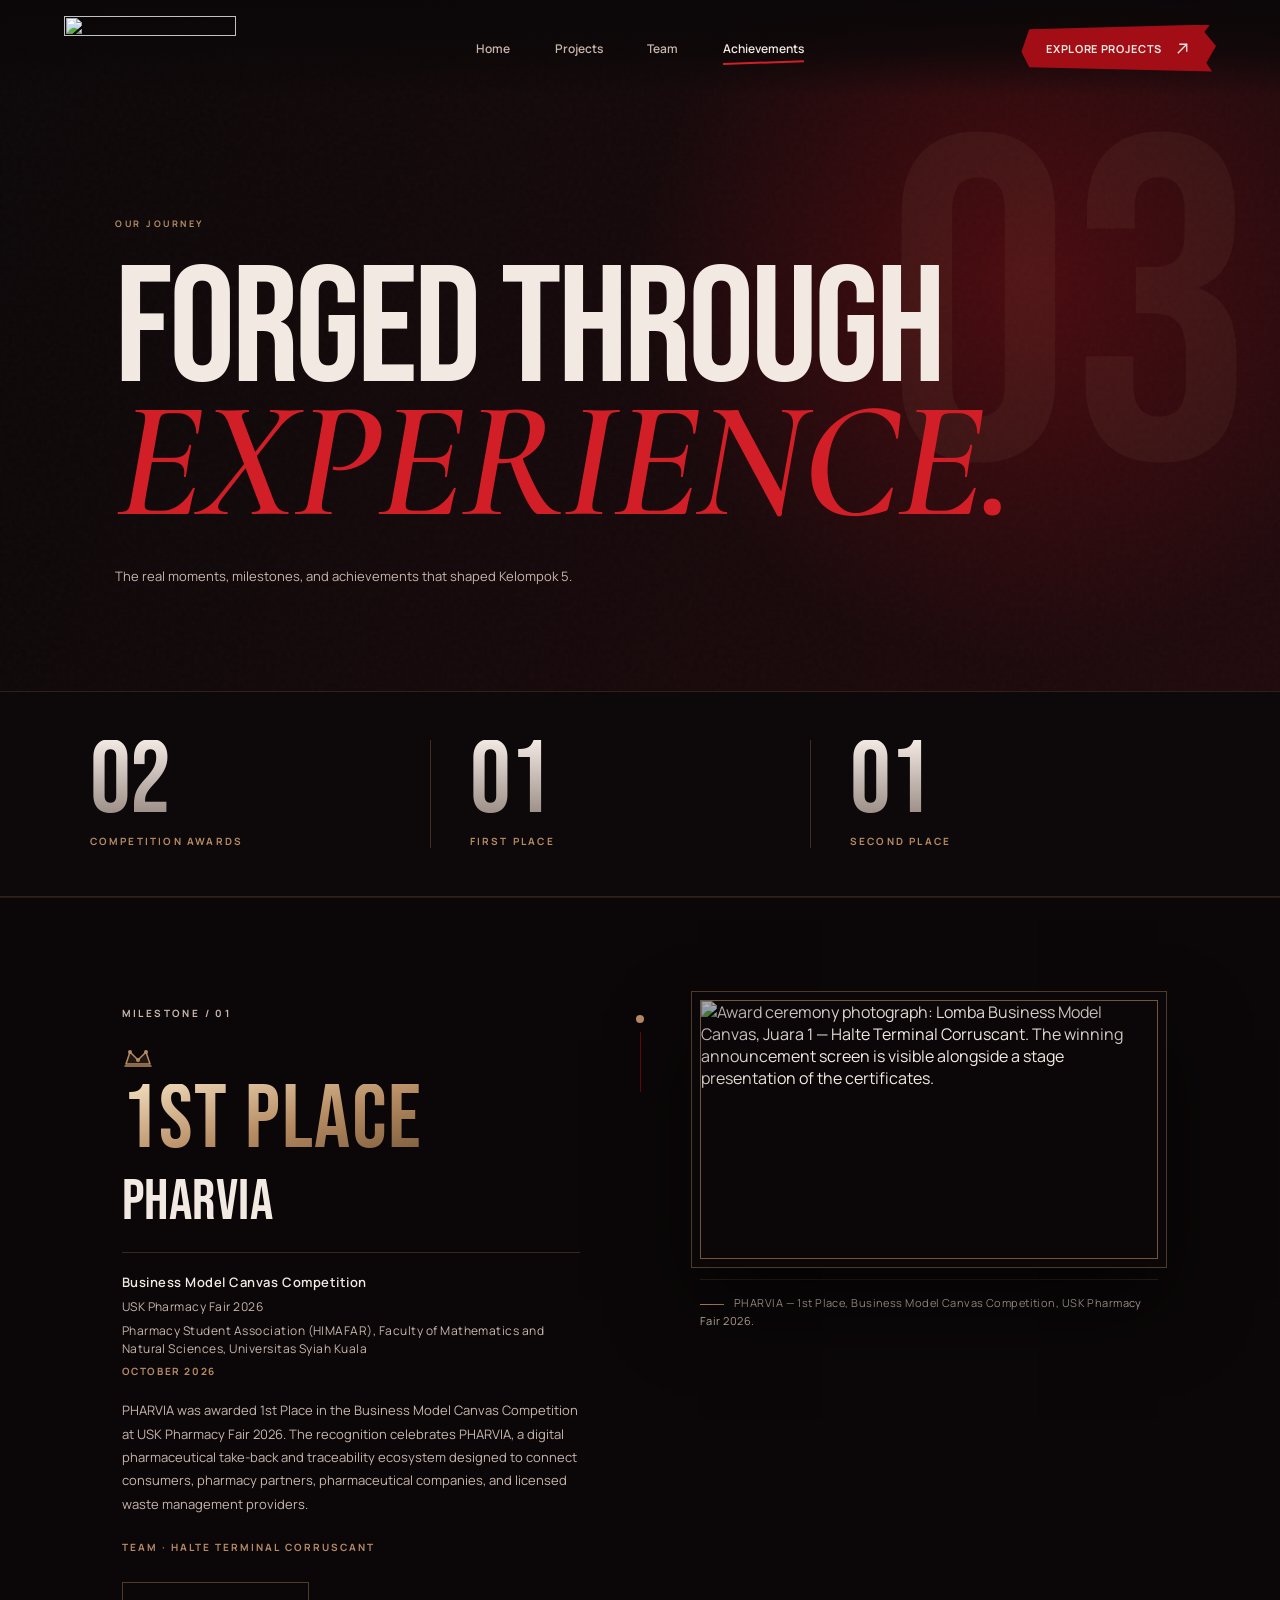
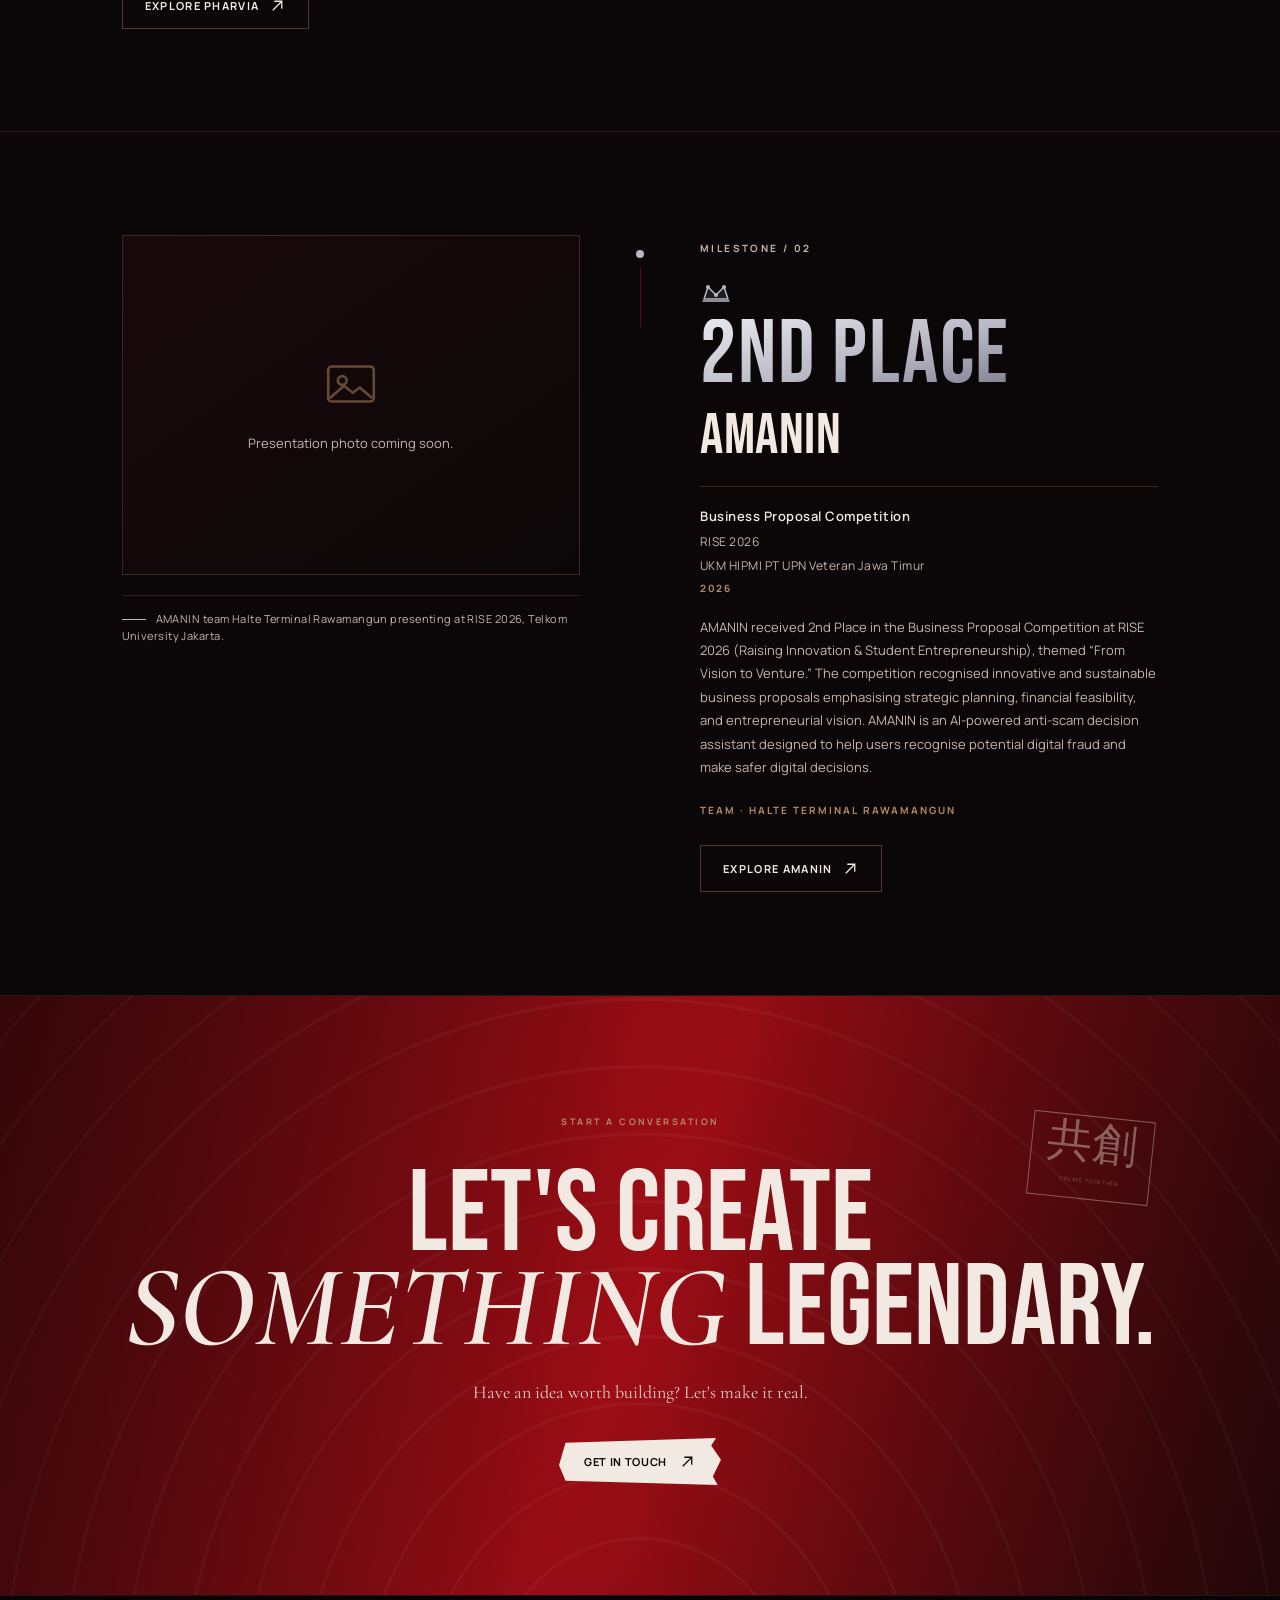
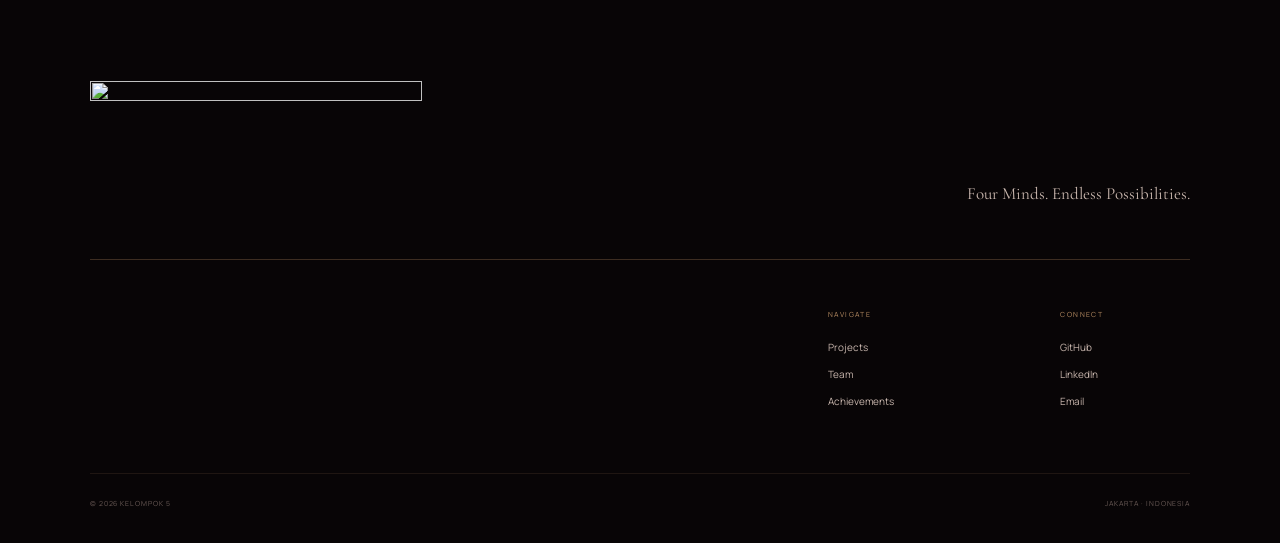
==== achievements.html @ 31f5eb93 "feat: add Achievements page prototype (RVN-67)" ====
<!doctype html>
<html lang="en">
  <head>
    <meta charset="UTF-8" />
    <meta name="viewport" content="width=device-width, initial-scale=1.0" />
    <title>Achievements | KELOMPOK 5 Portfolio</title>
    <meta
      name="description"
      content="The real moments, milestones, and achievements that shaped Kelompok 5."
    />
    <link rel="icon" type="image/svg+xml" href="/favicon.svg" />
    <link rel="stylesheet" href="/css/style.css" />
    <link rel="stylesheet" href="/css/projects.css" />
    <link rel="stylesheet" href="/css/achievements.css" />
  </head>
  <body>
    <div class="app">
      <header class="site-header">
        <a class="brand-link" href="/" aria-label="Kelompok 5 — Home">
          <img
            class="brand-logo brand-logo--nav"
            src="/assets/branding/kelompok5-logo.webp"
            width="1779"
            height="656"
            alt=""
            decoding="async"
          />
        </a>
        <button class="menu-button" id="menuButton" aria-expanded="false" aria-label="Toggle navigation">
          <span></span>
          <span></span>
        </button>
        <nav class="nav" id="siteNav" aria-label="Primary navigation">
          <a href="/#top">Home</a>
          <a href="/projects.html">Projects</a>
          <a href="/#minds-preview">Team</a>
          <a class="active" href="/achievements.html">Achievements</a>
        </nav>
        <a class="brush-button header-cta" href="/projects.html">
          Explore projects
          <svg aria-hidden="true" class="arrow-icon" viewBox="0 0 20 20" fill="none">
            <path d="M5 15 15 5M7 5h8v8" />
          </svg>
        </a>
      </header>

      <section class="inner-hero">
        <span class="inner-hero__index">03</span>
        <span class="eyebrow">OUR JOURNEY</span>
        <h1>FORGED THROUGH<br /><em>EXPERIENCE.</em></h1>
        <p>The real moments, milestones, and achievements that shaped Kelompok 5.</p>
      </section>

      <div class="ach-summary">
        <div class="ach-summary__stat reveal">
          <strong>02</strong>
          <span>Competition Awards</span>
        </div>
        <div class="ach-summary__divider" aria-hidden="true"></div>
        <div class="ach-summary__stat reveal" style="transition-delay: 80ms">
          <strong>01</strong>
          <span>First Place</span>
        </div>
        <div class="ach-summary__divider" aria-hidden="true"></div>
        <div class="ach-summary__stat reveal" style="transition-delay: 160ms">
          <strong>01</strong>
          <span>Second Place</span>
        </div>
      </div>

      <main class="ach-timeline">
        <article class="ach-entry ach-entry--gold">
          <div class="ach-entry__text reveal">
            <span class="ach-entry__milestone">MILESTONE / 01</span>
            <div class="ach-entry__rank">
              <svg class="ach-entry__crown" viewBox="0 0 32 32" fill="none" aria-hidden="true">
                <path d="M4 22 8 10l8 8 8-8 4 12H4z" stroke="#b58b62" stroke-width="1.5" stroke-linejoin="round" fill="#b58b6220" />
                <path d="M3 24h26" stroke="#b58b62" stroke-width="1.5" stroke-linecap="round" />
                <circle cx="8" cy="10" r="2" fill="#b58b62" />
                <circle cx="16" cy="18" r="2" fill="#b58b62" />
                <circle cx="24" cy="10" r="2" fill="#b58b62" />
              </svg>
              <strong>1ST PLACE</strong>
            </div>
            <h2 class="ach-entry__title">PHARVIA</h2>
            <div class="ach-entry__meta">
              <span>Business Model Canvas Competition</span>
              <span>USK Pharmacy Fair 2026</span>
              <span>Pharmacy Student Association (HIMAFAR), Faculty of Mathematics and Natural Sciences, Universitas Syiah Kuala</span>
              <span>October 2026</span>
            </div>
            <p class="ach-entry__desc">
              PHARVIA was awarded 1st Place in the Business Model Canvas Competition at USK Pharmacy Fair 2026. The
              recognition celebrates PHARVIA, a digital pharmaceutical take-back and traceability ecosystem designed to
              connect consumers, pharmacy partners, pharmaceutical companies, and licensed waste management providers.
            </p>
            <p class="ach-entry__team">Team · Halte Terminal Corruscant</p>
            <a class="ach-entry__cta" href="/pharvia.html">
              Explore PHARVIA
              <svg aria-hidden="true" class="arrow-icon" viewBox="0 0 20 20" fill="none"><path d="M5 15 15 5M7 5h8v8" /></svg>
            </a>
          </div>
          <div class="ach-spine" aria-hidden="true">
            <span class="ach-spine__dot"></span>
            <span class="ach-spine__line"></span>
          </div>
          <figure class="ach-entry__photo">
            <div class="ach-frame reveal ach-mask">
              <img
                width="1600"
                height="900"
                alt="Award ceremony photograph: Lomba Business Model Canvas, Juara 1 — Halte Terminal Corruscant. The winning announcement screen is visible alongside a stage presentation of the certificates."
                loading="lazy"
                decoding="async"
                src="/assets/projects/pharvia/pharvia-award.jpg"
              />
            </div>
            <figcaption>PHARVIA — 1st Place, Business Model Canvas Competition, USK Pharmacy Fair 2026.</figcaption>
          </figure>
        </article>

        <article class="ach-entry ach-entry--silver ach-entry--flip">
          <div class="ach-entry__text reveal">
            <span class="ach-entry__milestone">MILESTONE / 02</span>
            <div class="ach-entry__rank">
              <svg class="ach-entry__crown" viewBox="0 0 32 32" fill="none" aria-hidden="true">
                <path d="M4 22 8 10l8 8 8-8 4 12H4z" stroke="#b8b8c5" stroke-width="1.5" stroke-linejoin="round" fill="#b8b8c520" />
                <path d="M3 24h26" stroke="#b8b8c5" stroke-width="1.5" stroke-linecap="round" />
                <circle cx="8" cy="10" r="2" fill="#b8b8c5" />
                <circle cx="16" cy="18" r="2" fill="#b8b8c5" />
                <circle cx="24" cy="10" r="2" fill="#b8b8c5" />
              </svg>
              <strong>2ND PLACE</strong>
            </div>
            <h2 class="ach-entry__title">AMANIN</h2>
            <div class="ach-entry__meta">
              <span>Business Proposal Competition</span>
              <span>RISE 2026</span>
              <span>UKM HIPMI PT UPN Veteran Jawa Timur</span>
              <span>2026</span>
            </div>
            <p class="ach-entry__desc">
              AMANIN received 2nd Place in the Business Proposal Competition at RISE 2026 (Raising Innovation &amp;
              Student Entrepreneurship), themed “From Vision to Venture.” The competition recognised innovative and
              sustainable business proposals emphasising strategic planning, financial feasibility, and entrepreneurial
              vision. AMANIN is an AI-powered anti-scam decision assistant designed to help users recognise potential
              digital fraud and make safer digital decisions.
            </p>
            <p class="ach-entry__team">Team · Halte Terminal Rawamangun</p>
            <a class="ach-entry__cta" href="#">
              Explore AMANIN
              <svg aria-hidden="true" class="arrow-icon" viewBox="0 0 20 20" fill="none"><path d="M5 15 15 5M7 5h8v8" /></svg>
            </a>
          </div>
          <div class="ach-spine" aria-hidden="true">
            <span class="ach-spine__dot"></span>
            <span class="ach-spine__line"></span>
          </div>
          <figure class="ach-entry__photo">
            <!-- TODO: swap for /assets/projects/amanin/amanin-rise-presentation.png once the photo is added to the repo -->
            <div class="ach-fallback">
              <svg viewBox="0 0 32 32" fill="none" aria-hidden="true">
                <rect x="3" y="6" width="26" height="20" rx="2" stroke="#b58b62" stroke-width="1.5" />
                <circle cx="11" cy="14" r="2.5" stroke="#b58b62" stroke-width="1.5" />
                <path d="m4 24 8-7 5 4 4-3 7 6" stroke="#b58b62" stroke-width="1.5" stroke-linejoin="round" />
              </svg>
              <p>Presentation photo coming soon.</p>
            </div>
            <figcaption>AMANIN team Halte Terminal Rawamangun presenting at RISE 2026, Telkom University Jakarta.</figcaption>
          </figure>
        </article>
      </main>

      <section class="contact-cta">
        <span class="contact-cta__seal">共創<br /><small>CREATE TOGETHER</small></span>
        <p class="eyebrow">START A CONVERSATION</p>
        <h2>LET'S CREATE<br /><em>SOMETHING</em> LEGENDARY.</h2>
        <p>Have an idea worth building? Let's make it real.</p>
        <a class="brush-button brush-button--light" href="mailto:hello@kelompok5.example">
          Get in touch
          <svg aria-hidden="true" class="arrow-icon" viewBox="0 0 20 20" fill="none"><path d="M5 15 15 5M7 5h8v8" /></svg>
        </a>
      </section>

      <footer class="footer">
        <div class="footer__top">
          <p class="footer__brand">
            <img
              class="brand-logo brand-logo--footer"
              src="/assets/branding/kelompok5-logo.webp"
              width="1779"
              height="656"
              alt=""
              decoding="async"
            />
            <span class="sr-only">KELOMPOK 5</span>
          </p>
          <p>Four Minds. Endless Possibilities.</p>
        </div>
        <div class="footer__links">
          <div>
            <span class="footer__label">Navigate</span>
            <a href="/projects.html">Projects</a>
            <a href="/#minds-preview">Team</a>
            <a href="/achievements.html">Achievements</a>
          </div>
          <div>
            <span class="footer__label">Connect</span>
            <a href="#github">GitHub</a>
            <a href="#linkedin">LinkedIn</a>
            <a href="mailto:hello@kelompok5.example">Email</a>
          </div>
        </div>
        <div class="footer__bottom">
          <span id="footerYear">© KELOMPOK 5</span>
          <span>JAKARTA · INDONESIA</span>
        </div>
      </footer>
    </div>

    <script src="/js/main.js"></script>
  </body>
</html>
---- css/style.css ----
@import url('https://fonts.googleapis.com/css2?family=Bebas+Neue&family=Cormorant+Garamond:ital,wght@0,600;1,600;1,700&family=Manrope:wght@400;500;600;700&family=Permanent+Marker&display=swap');
@import url('https://fonts.googleapis.com/css2?family=Noto+Serif+JP:wght@600&text=%E9%9B%86%E5%9B%A3&display=swap');

:root {
  color: #f2e9e2;
  background: #0b0708;
  font-family: 'Manrope', sans-serif;
  font-synthesis: none;
  --ink: #0b0708;
  --burgundy: #19090b;
  --red: #a30e16;
  --bright-red: #d21f27;
  --dark-red: #65080d;
  --ivory: #f2e9e2;
  --muted: #c8b6ad;
  --gold: #b58b62;
  --line: rgba(181, 139, 98, 0.3);
}

* { box-sizing: border-box; }
html { background: var(--ink); scroll-behavior: smooth; }
body {
  margin: 0;
  min-width: 320px;
  background:
    radial-gradient(circle at 50% 0%, rgba(101, 8, 13, 0.18), transparent 28rem),
    var(--ink);
  color: var(--ivory);
}
button, a, input, textarea, select { outline-color: var(--bright-red); font-family: inherit; }
a { color: inherit; text-decoration: none; }
ul { list-style: none; margin: 0; padding: 0; }
img { max-width: 100%; }
::selection { background: var(--red); color: var(--ivory); }

.app { overflow: clip; }
.sr-only { clip: rect(0 0 0 0); height: 1px; overflow: hidden; position: absolute; white-space: nowrap; width: 1px; }

/* ===== Header ===== */
.site-header {
  align-items: center;
  background: linear-gradient(180deg, rgba(11,7,8,.98), rgba(11,7,8,.78), transparent);
  display: grid;
  grid-template-columns: 1fr auto 1fr;
  height: 96px;
  left: 0;
  padding: 0 clamp(24px, 5vw, 80px);
  position: absolute;
  right: 0;
  top: 0;
  z-index: 50;
}
.brand-link { align-items: center; display: inline-flex; justify-self: start; line-height: 0; }
.brand-link:focus-visible { outline: 2px solid var(--gold); outline-offset: 6px; }
.brand-logo { display: block; height: auto; max-width: 100%; object-fit: contain; }
.brand-logo--nav { transition: filter .3s ease; width: 172px; }
.brand-link:hover .brand-logo--nav { filter: drop-shadow(0 0 10px rgba(210,31,39,.35)); }
.footer__brand { line-height: 0; margin: 0; }
.brand-logo--footer { width: clamp(220px, 26vw, 380px); }
.nav { align-items: center; display: flex; gap: clamp(26px, 3.5vw, 56px); }
.nav a { color: var(--muted); font-size: 12px; font-weight: 600; padding: 16px 0; position: relative; }
.nav a::after {
  background: var(--bright-red);
  bottom: 8px;
  content: '';
  height: 2px;
  left: 0;
  position: absolute;
  transform: scaleX(0) rotate(-2deg);
  transform-origin: left;
  transition: transform .3s ease;
  width: 100%;
}
.nav a:hover, .nav a.active { color: var(--ivory); }
.nav a:hover::after, .nav a.active::after { transform: scaleX(1) rotate(-2deg); }
.header-cta { justify-self: end; }
.brush-button {
  align-items: center;
  background: var(--red);
  border: 0;
  clip-path: polygon(4% 10%, 97% 0, 94% 16%, 100% 46%, 95% 82%, 98% 100%, 4% 91%, 0 58%);
  color: var(--ivory);
  cursor: pointer;
  display: inline-flex;
  font-size: 11px;
  font-weight: 700;
  gap: 12px;
  letter-spacing: .06em;
  padding: 15px 25px;
  text-transform: uppercase;
  transition: background .25s ease, transform .25s ease;
}
.brush-button:hover { background: var(--bright-red); transform: translateY(-2px); }
.brush-button--light { background: var(--ivory); color: var(--ink); }
.brush-button--light:hover { background: white; }
.arrow-icon { height: 17px; width: 17px; }
.arrow-icon path { stroke: currentColor; stroke-linecap: square; stroke-width: 1.5; }
.menu-button { background: none; border: 0; cursor: pointer; display: none; padding: 0; }
.text-link { align-items: center; color: var(--ivory); display: inline-flex; font-size: 9px; font-weight: 700; gap: 8px; letter-spacing: .12em; text-transform: uppercase; }
.text-link:hover { color: var(--bright-red); }
.eyebrow { color: var(--gold); font-size: 9px; font-weight: 700; letter-spacing: .28em; text-transform: uppercase; }

/* ===== Hero ===== */
.hero {
  align-items: center;
  background-image: url('/assets/raven/hero-wave.png');
  background-position: center center;
  background-repeat: no-repeat;
  background-size: cover;
  display: flex;
  flex-direction: column;
  gap: 23px 140px;
  min-height: 1080px;
  overflow: hidden;
  padding: 96px 0 56px;
  position: relative;
}
.hero::before {
  background:
    radial-gradient(ellipse at 50% 19%, rgba(11,7,8,.68) 0%, rgba(11,7,8,.32) 42%, transparent 68%),
    linear-gradient(180deg, rgba(11,7,8,.48) 0%, rgba(11,7,8,.38) 48%, rgba(11,7,8,.52) 100%);
  content: '';
  inset: 0;
  pointer-events: none;
  position: absolute;
  z-index: 0;
}
.hero::after {
  background-image: url("data:image/svg+xml,%3Csvg viewBox='0 0 160 160' xmlns='http://www.w3.org/2000/svg'%3E%3Cfilter id='n'%3E%3CfeTurbulence type='fractalNoise' baseFrequency='.9' numOctaves='3' stitchTiles='stitch'/%3E%3C/filter%3E%3Crect width='100%25' height='100%25' filter='url(%23n)' opacity='.15'/%3E%3C/svg%3E");
  content: '';
  inset: 0;
  opacity: .18;
  pointer-events: none;
  position: absolute;
}
.hero__title { margin: 0 auto; max-width: 980px; padding-top: 0; position: relative; text-align: center; text-shadow: 0 3px 18px rgba(11,7,8,.9); z-index: 8; }
.hero__heading { line-height: 0; margin: 0; }
.hero__logo {
  animation: logo-reveal .9s cubic-bezier(.2,.8,.2,1) both;
  display: block;
  filter: drop-shadow(0 14px 30px rgba(0,0,0,.65));
  height: auto;
  margin: -8px auto -12px;
  max-width: 100%;
  object-fit: contain;
  width: min(60vw, 900px);
}
@keyframes logo-reveal {
  from { opacity: 0; transform: translateY(-12px) scale(.98); }
  to { opacity: 1; transform: none; }
}
.hero__title h2 { align-items: center; display: flex; font-family: 'Cormorant Garamond', serif; font-size: clamp(17px, 2vw, 24px); justify-content: center; margin: 0; }
.hero__title h2::before, .hero__title h2::after { background: var(--gold); content: ''; height: 1px; margin: 0 18px; opacity: .7; width: 58px; }
.hero__title p { color: var(--ivory); font-size: 12px; line-height: 1.7; margin: 10px auto 0; max-width: 510px; text-shadow: 0 2px 12px rgba(11,7,8,.95); }

.hero__team-stage { height: 550px; max-width: 1380px; position: relative; width: 100%; z-index: 5; }
.lineup {
  display: flex;
  height: 510px;
  justify-content: center;
  margin: 0 auto;
  max-width: 1280px;
  position: relative;
  width: 92%;
  z-index: 5;
  filter: drop-shadow(0 20px 22px rgba(0,0,0,.62));
}
.member-panel {
  background: transparent;
  border: 0;
  clip-path: polygon(var(--panel-slant) 0, 100% 0, calc(100% - var(--panel-slant)) 100%, 0 100%);
  flex: 1 1 0;
  margin-left: calc(10px - var(--panel-slant));
  max-width: 340px;
  overflow: hidden;
  position: relative;
  --panel-slant: 24px;
  transition: flex .5s cubic-bezier(.2,.8,.2,1), filter .4s, transform .4s;
}
.member-panel::before {
  background: linear-gradient(145deg, rgba(30,4,8,.9), rgba(70,5,10,.78) 68%, rgba(20,4,7,.88));
  border-left: 1px solid rgba(181,139,98,.5);
  border-top: 1px solid rgba(181,139,98,.55);
  content: '';
  inset: 0;
  position: absolute;
}
.member-panel:first-child { margin-left: 0; }
.lineup:has(.member-panel:hover) .member-panel:not(:hover) { filter: brightness(.5) saturate(.7); }
.member-panel:hover { flex-grow: 1.18; transform: translateY(-13px); z-index: 4; }
.member-panel__pattern {
  background-image: radial-gradient(circle at 100% 0, transparent 25px, rgba(181,139,98,.08) 26px, transparent 28px);
  background-size: 45px 45px;
  inset: 0;
  opacity: .7;
  position: absolute;
}
.member-panel__name {
  font-family: 'Cormorant Garamond', serif;
  font-size: clamp(19px, 1.55vw, 24px);
  font-weight: 600;
  left: calc(var(--panel-slant) + 16px);
  line-height: .98;
  max-width: calc(100% - var(--panel-slant) * 2 - 32px);
  position: absolute;
  top: 56px;
  z-index: 4;
}
.member-panel__name::after { background: var(--bright-red); content: ''; display: block; height: 2px; margin-top: 12px; width: 40px; }
.member-panel__view {
  align-items: center;
  bottom: 20px;
  display: flex;
  font-size: 8px;
  font-weight: 700;
  gap: 8px;
  left: 22px;
  letter-spacing: .08em;
  opacity: 0;
  position: absolute;
  text-transform: uppercase;
  transform: translateY(8px);
  transition: .3s;
  z-index: 5;
}
.member-panel:hover .member-panel__view { opacity: 1; transform: none; }
.portrait { bottom: -1%; height: 72%; pointer-events: none; position: absolute; right: -8%; transition: filter .4s, transform .5s; width: 94%; z-index: 2; }
.member-panel:hover .portrait { filter: drop-shadow(-16px 0 22px rgba(210,31,39,.35)); transform: translateY(-4px); }
.portrait img { filter: drop-shadow(-10px 4px 11px rgba(0,0,0,.65)) drop-shadow(3px 0 4px rgba(163,14,22,.22)); height: 100%; object-fit: contain; object-position: bottom center; width: 100%; }
.portrait--01 { right: -10%; width: 102%; }
.portrait--02 { right: -4%; width: 96%; }
.portrait--03 { height: 75%; right: -13%; width: 108%; }
.portrait--04 { right: -8%; width: 100%; }
.member-panel .portrait { bottom: 0; height: 70%; left: 0; right: 0; transform-origin: bottom center; width: 100%; }
.hero__banner {
  align-items: center;
  background: var(--ivory);
  bottom: 18px;
  clip-path: polygon(2% 12%, 98% 0, 100% 82%, 2% 100%, 0 54%);
  color: #16090a;
  display: flex;
  font-family: 'Cormorant Garamond', serif;
  font-size: 17px;
  gap: 14px;
  justify-content: center;
  left: 50%;
  padding: 13px 55px;
  position: absolute;
  transform: translateX(-50%) rotate(-1deg);
  white-space: nowrap;
  z-index: 10;
}
.scroll-cue {
  align-items: center;
  bottom: 18px;
  display: flex;
  flex-direction: column;
  font-size: 6px;
  gap: 2px;
  left: 50%;
  letter-spacing: .22em;
  position: absolute;
  transform: translateX(-50%);
  z-index: 10;
}
.scroll-cue .arrow-icon { animation: scroll 1.8s infinite; transform: rotate(90deg); }
@keyframes scroll { 0%, 100% { transform: rotate(90deg) translateX(0); } 50% { transform: rotate(90deg) translateX(5px); } }

@keyframes spirit-in { from { opacity: 0; } }
@keyframes portrait-in { from { opacity: 0; transform: translateY(12px); } }
.member-panel__spirit {
  --spirit-w: 115%;
  --spirit-top: 0%;
  --spirit-x: -50%;
  animation: spirit-in 1.4s ease .1s both;
  height: auto;
  left: 50%;
  mask-image: radial-gradient(ellipse 62% 56% at 50% 48%, #000 52%, transparent 100%);
  -webkit-mask-image: radial-gradient(ellipse 62% 56% at 50% 48%, #000 52%, transparent 100%);
  max-width: none;
  mix-blend-mode: screen;
  opacity: .58;
  pointer-events: none;
  position: absolute;
  top: var(--spirit-top);
  transform: translateX(var(--spirit-x));
  transition: opacity .5s ease, filter .5s ease;
  width: var(--spirit-w);
  z-index: 1;
}
.member-panel__blend {
  background: linear-gradient(180deg, rgba(25,9,11,0) 35%, rgba(42,6,10,.55) 78%, rgba(25,9,11,.8) 100%);
  inset: 0;
  pointer-events: none;
  position: absolute;
  z-index: 1;
}
.member-panel .portrait { animation: portrait-in .9s cubic-bezier(.2,.8,.2,1) .35s backwards; }
.member-panel:hover .member-panel__spirit { filter: drop-shadow(0 0 18px rgba(210,31,39,.35)); opacity: .7; }
.member-panel--rizky .member-panel__spirit { --spirit-w: 118%; --spirit-top: 1%; }
.member-panel--vassel .member-panel__spirit { --spirit-w: 108%; --spirit-top: -4%; }
.member-panel--evan .member-panel__spirit { --spirit-w: 112%; --spirit-top: -24%; }
.member-panel--raka .member-panel__spirit { --spirit-w: 124%; --spirit-top: -38%; }

/* ===== Sections / headings ===== */
.section { padding: 120px clamp(24px, 7vw, 110px); position: relative; }
.section-intro {
  display: grid;
  gap: 5vw;
  grid-template-columns: minmax(120px, 1fr) 3fr;
  margin-bottom: 65px;
  opacity: 0;
  transform: translateY(25px);
  transition: .8s ease;
}
.section-intro.is-visible { opacity: 1; transform: none; }
.section-intro h2 {
  font-family: 'Bebas Neue', sans-serif;
  font-size: clamp(62px, 9vw, 130px);
  letter-spacing: -.02em;
  line-height: .78;
  margin: 0;
}
.section-intro p { color: var(--muted); font-size: 13px; line-height: 1.8; margin-top: 25px; max-width: 500px; }

/* ===== Showcase (projects) ===== */
.showcase-section {
  background:
    radial-gradient(circle at 92% 8%, rgba(101,8,13,.28), transparent 26%),
    linear-gradient(180deg, #10090a, #0b0708);
  overflow: hidden;
  padding-bottom: 140px;
}
.showcase-section::before, .expertise-section::before {
  background:
    repeating-radial-gradient(ellipse at 100% 0%, transparent 0 30px, rgba(181,139,98,.06) 31px 32px, transparent 33px 54px);
  content: '';
  height: 340px;
  pointer-events: none;
  position: absolute;
  right: -80px;
  top: 0;
  width: 480px;
}
.editorial-heading {
  align-items: end;
  display: grid;
  gap: clamp(40px, 8vw, 120px);
  grid-template-columns: minmax(0, 1.35fr) minmax(280px, .65fr);
  margin: 0 auto 35px;
  max-width: 1320px;
  opacity: 0;
  position: relative;
  transform: translateY(24px);
  transition: opacity .8s ease, transform .8s ease;
  z-index: 2;
}
.editorial-heading.is-visible { opacity: 1; transform: none; }
.editorial-heading > div { position: relative; }
.editorial-heading > div::after {
  background: var(--red);
  clip-path: polygon(1% 33%, 100% 0, 97% 75%, 3% 100%);
  content: '';
  height: 20px;
  left: 20%;
  opacity: .7;
  position: absolute;
  top: 56%;
  transform: rotate(-2deg);
  width: min(260px, 45%);
  z-index: -1;
}
.editorial-heading h2 {
  font-family: 'Bebas Neue', sans-serif;
  font-size: clamp(62px, 8vw, 116px);
  letter-spacing: -.02em;
  line-height: .82;
  margin-top: 28px;
}
.editorial-heading > p {
  border-left: 1px solid var(--gold);
  color: var(--muted);
  font-size: 12px;
  line-height: 1.9;
  padding: 8px 0 8px 30px;
}
.placeholder-note {
  color: #816f68;
  font-size: 8px;
  letter-spacing: .12em;
  margin: 0 auto 42px;
  max-width: 1320px;
  text-transform: uppercase;
}
.showcase-filters {
  display: flex;
  gap: 10px;
  margin: 0 auto 42px;
  max-width: 1320px;
  overflow-x: auto;
  padding-bottom: 4px;
  scrollbar-width: thin;
}
.showcase-filters button {
  background: rgba(25,9,11,.72);
  border: 1px solid rgba(181,139,98,.38);
  border-radius: 999px;
  color: var(--ivory);
  cursor: pointer;
  flex: 0 0 auto;
  font-size: 8px;
  letter-spacing: .1em;
  padding: 11px 17px;
  text-transform: uppercase;
  transition: background .25s ease, border-color .25s ease, transform .25s ease;
}
.showcase-filters button:hover { background: rgba(101,8,13,.82); border-color: var(--gold); transform: translateY(-2px); }
.showcase-filters button.active { background: var(--dark-red); border-color: var(--gold); }
.showcase-grid { display: grid; gap: 24px; grid-template-columns: 1fr 1fr; margin: 0 auto; max-width: 1320px; }
.showcase-card {
  background: linear-gradient(145deg, rgba(38,9,12,.97), rgba(16,8,9,.98));
  border: 1px solid rgba(181,139,98,.34);
  border-radius: 9px;
  display: grid;
  grid-template-rows: 330px 1fr;
  min-height: 690px;
  overflow: hidden;
  position: relative;
  transition: border-color .35s ease, box-shadow .35s ease, transform .35s ease;
}
.showcase-card:hover { border-color: rgba(181,139,98,.72); box-shadow: 0 28px 60px rgba(0,0,0,.38), 0 0 38px rgba(163,14,22,.13); transform: translateY(-7px); }
.showcase-card--featured { grid-column: 1 / -1; grid-template-columns: 55% 45%; grid-template-rows: minmax(520px, auto); min-height: 520px; }
.showcase-card__visual { background: #12080a; display: block; min-height: 0; overflow: hidden; position: relative; }
.showcase-card--cover .showcase-card__visual {
  align-items: center;
  background:
    radial-gradient(ellipse at 50% 60%, rgba(23,166,160,.16), transparent 60%),
    radial-gradient(ellipse at 20% 0%, rgba(101,8,13,.55), transparent 55%),
    #12080a;
  display: flex;
  justify-content: center;
  padding: 56px 28px 28px;
}
.showcase-card__cover { filter: drop-shadow(0 26px 36px rgba(0,0,0,.55)); height: 100%; max-height: 460px; object-fit: contain; transition: transform .6s cubic-bezier(.2,.8,.2,1); width: 100%; }
.showcase-card:hover .showcase-card__cover { transform: translateY(-8px) scale(1.02); }
.showcase-card__quote { font-family: 'Cormorant Garamond', serif; font-size: clamp(18px, 1.6vw, 22px); font-style: italic; font-weight: 600; line-height: 1.3; margin-bottom: 14px; max-width: 520px; }
.showcase-card__award {
  align-items: center;
  border-left: 2px solid var(--bright-red);
  color: #e9c79c;
  display: flex;
  font-size: 9px;
  font-weight: 700;
  gap: 10px;
  letter-spacing: .16em;
  margin-top: 22px;
  padding: 4px 0 4px 12px;
  text-transform: uppercase;
}
.showcase-card__featured {
  background: var(--ivory);
  clip-path: polygon(4% 9%, 98% 0, 94% 100%, 0 91%);
  color: var(--ink);
  font-size: 7px;
  font-weight: 700;
  left: 20px;
  letter-spacing: .18em;
  padding: 9px 15px;
  position: absolute;
  text-transform: uppercase;
  top: 20px;
  z-index: 5;
}
.showcase-card__content { display: flex; flex-direction: column; padding: clamp(28px, 4vw, 54px); position: relative; }
.showcase-card__meta { color: var(--gold); display: flex; font-size: 7px; gap: 20px; justify-content: space-between; letter-spacing: .14em; text-transform: uppercase; }
.showcase-card h3 { font-family: 'Bebas Neue', sans-serif; font-size: clamp(45px, 5vw, 76px); letter-spacing: .02em; line-height: .9; margin: 28px 0 18px; }
.showcase-card__content > p { color: var(--muted); font-size: 11px; line-height: 1.8; max-width: 500px; }
.showcase-card__tags, .showcase-card__tech { display: flex; flex-wrap: wrap; gap: 7px; }
.showcase-card__tags { margin-top: 26px; }
.showcase-card__tags span { background: rgba(101,8,13,.5); border: 1px solid rgba(210,31,39,.3); color: var(--ivory); font-size: 7px; letter-spacing: .08em; padding: 7px 9px; text-transform: uppercase; }
.showcase-card__tech { border-top: 1px solid rgba(181,139,98,.18); margin-top: 24px; padding-top: 16px; }
.showcase-card__tech span { color: var(--gold); font-size: 7px; letter-spacing: .1em; text-transform: uppercase; }
.showcase-card__tech span:not(:last-child)::after { color: #5b4a46; content: '·'; margin-left: 7px; }
.showcase-card__link { align-items: center; display: inline-flex; font-size: 8px; font-weight: 700; gap: 9px; letter-spacing: .13em; margin-top: auto; padding-top: 28px; text-transform: uppercase; width: max-content; }
.showcase-card__link .arrow-icon { transition: transform .3s ease; }
.showcase-card:hover .showcase-card__link .arrow-icon { transform: translate(3px, -3px); }
.showcase-empty {
  border: 1px solid rgba(181,139,98,.28);
  color: var(--muted);
  font-family: 'Cormorant Garamond', serif;
  font-size: 19px;
  margin: 0 auto;
  max-width: 1320px;
  padding: 75px 20px;
  text-align: center;
}

/* ===== Cinema mockups (placeholder project art) ===== */
.cinema-mockup {
  background:
    linear-gradient(180deg, rgba(11,7,8,.05), rgba(11,7,8,.52)),
    repeating-radial-gradient(ellipse at 10% 100%, transparent 0 28px, rgba(181,139,98,.08) 29px 31px, transparent 32px 48px),
    linear-gradient(135deg, #27090d, #680910 56%, #10080a);
  height: 100%;
  overflow: hidden;
  position: relative;
  transition: filter .45s ease, transform .7s cubic-bezier(.2,.8,.2,1);
  width: 100%;
}
.showcase-card:hover .cinema-mockup { filter: saturate(1.15); transform: scale(1.035); }
.cinema-mockup::after { background: linear-gradient(120deg, transparent 0 52%, rgba(242,233,226,.08) 53%, transparent 54%); content: ''; inset: 0; position: absolute; }
.mockup-sun { background: rgba(210,31,39,.72); border-radius: 50%; box-shadow: 0 0 45px rgba(210,31,39,.22); height: 42%; position: absolute; right: 11%; top: 9%; width: 34%; }
.mock-laptop, .mock-desktop, .mock-phone { background: #181315; border: 1px solid rgba(242,233,226,.45); box-shadow: 0 24px 45px rgba(0,0,0,.55); padding: 7px; position: absolute; z-index: 2; }
.mock-laptop { border-radius: 10px 10px 4px 4px; bottom: 15%; height: 58%; left: 8%; transform: perspective(800px) rotateY(6deg) rotateX(2deg); width: 72%; }
.mock-laptop::after { background: linear-gradient(180deg, #514447, #161113); border-radius: 2px 2px 9px 9px; bottom: -14px; content: ''; height: 13px; left: -5%; position: absolute; width: 110%; }
.mock-phone { border-radius: 18px; bottom: 10%; height: 54%; right: 6%; width: 21%; }
.mock-screen { background: linear-gradient(145deg, #f0e8df, #cfc2b9); border-radius: inherit; color: #211416; height: 100%; overflow: hidden; padding: 9%; position: relative; width: 100%; }
.mock-screen b { display: block; font-family: 'Manrope', sans-serif; font-size: clamp(5px, .6vw, 8px); letter-spacing: .08em; margin-bottom: 12%; }
.mock-screen > span { background: rgba(25,9,11,.13); border-radius: 2px; display: block; height: 9%; margin: 7% 0; }
.mock-dashboard { display: grid; gap: 5%; grid-template-columns: repeat(3, 1fr); height: 42%; }
.mock-dashboard i { background: linear-gradient(180deg, #a30e16, #65080d); border-radius: 3px; display: block; }
.mock-phone .mock-screen > i { border: 5px solid var(--red); border-radius: 50%; display: block; height: 38%; margin: 16% auto; width: 70%; }
.cinema-mockup--kurasu .mock-phone { bottom: 7%; height: 76%; width: 34%; }
.cinema-mockup--kurasu .mock-phone--left { left: 14%; right: auto; transform: rotate(-5deg); }
.cinema-mockup--kurasu .mock-phone--right { right: 14%; transform: rotate(5deg) translateY(5%); }
.cinema-mockup--kurasu .mock-phone .mock-screen > i { background: linear-gradient(135deg, var(--red), #2a090c); border: 0; border-radius: 4px; height: 35%; margin: 0 0 14%; width: 100%; }
.cinema-mockup--aozora .mockup-sun { left: 9%; right: auto; }
.mock-desktop { border-radius: 8px; bottom: 13%; height: 66%; left: 9%; width: 82%; }
.mock-desktop::after { background: #3a3032; bottom: -13%; content: ''; height: 13%; left: 46%; position: absolute; width: 8%; }
.mock-chart { align-items: end; display: flex; gap: 7%; height: 53%; padding-top: 5%; }
.mock-chart i { background: linear-gradient(180deg, var(--bright-red), var(--dark-red)); display: block; flex: 1; height: 40%; }
.mock-chart i:nth-child(2) { height: 68%; }
.mock-chart i:nth-child(3) { height: 52%; }
.mock-chart i:nth-child(4) { height: 88%; }
.mock-chart i:nth-child(5) { height: 71%; }

/* ===== Expertise (specializations + tools) ===== */
.expertise-section {
  background:
    radial-gradient(circle at 7% 85%, rgba(101,8,13,.22), transparent 24%),
    #0b0708;
  overflow: hidden;
  padding-bottom: 130px;
}
.expertise-section::before { left: -130px; right: auto; top: 30%; transform: rotate(180deg); }
.expertise-grid { display: grid; gap: 24px; grid-template-columns: 1fr 1fr; margin: 75px auto 0; max-width: 1320px; }
.expertise-panel {
  background: linear-gradient(145deg, rgba(41,10,13,.94), rgba(17,8,9,.98));
  border: 1px solid rgba(181,139,98,.3);
  min-height: 620px;
  padding: 30px;
  position: relative;
}
.expertise-panel::after { border-bottom: 1px solid rgba(181,139,98,.35); border-right: 1px solid rgba(181,139,98,.35); bottom: 8px; content: ''; height: 28px; position: absolute; right: 8px; width: 28px; }
.expertise-panel__heading { align-items: center; border-bottom: 1px solid rgba(181,139,98,.22); display: flex; gap: 17px; padding-bottom: 24px; }
.expertise-panel__heading > span { border: 1px solid var(--dark-red); color: var(--bright-red); font-family: 'Cormorant Garamond', serif; font-size: 18px; padding: 7px; }
.expertise-panel h3 { font-family: 'Cormorant Garamond', serif; font-size: 27px; font-weight: 600; margin: 0; }
.expertise-panel--specializations, .expertise-panel--tools { display: flex; flex-direction: column; }
.specialization-list { display: grid; flex: 1; gap: 12px; grid-template-columns: 1fr 1fr; grid-template-rows: 1fr 1fr auto; margin: 26px 0 0; }
.specialization-tile { background: rgba(11,7,8,.55); border: 1px solid rgba(181,139,98,.18); display: flex; flex-direction: column; gap: 10px; min-width: 0; padding: 20px; transition: background-color .25s ease, border-color .25s ease; }
.specialization-tile:last-child { grid-column: 1 / -1; }
.specialization-tile:hover { background: rgba(101,8,13,.38); border-color: rgba(181,139,98,.6); }
.specialization-tile__top { align-items: center; display: flex; justify-content: space-between; margin-bottom: 4px; }
.specialization-tile__icon { align-items: center; background: var(--dark-red); border: 1px solid rgba(210,31,39,.45); color: var(--ivory); display: flex; flex: none; height: 44px; justify-content: center; width: 44px; }
.specialization-tile__icon svg { height: 22px; width: 22px; }
.specialization-tile__number { color: var(--gold); font-family: 'Bebas Neue', sans-serif; font-size: 22px; letter-spacing: .06em; line-height: 1; }
.specialization-tile h4 { font-family: 'Cormorant Garamond', serif; font-size: 21px; font-weight: 600; line-height: 1.12; margin: 0; }
.specialization-tile h4::after { background: var(--bright-red); content: ''; display: block; height: 2px; margin-top: 9px; width: 26px; }
.specialization-tile p { color: var(--muted); font-size: 12px; line-height: 1.6; margin: 0; }
.specialization-tile:last-child p { max-width: 460px; }

.tool-groups { display: grid; flex: 1; grid-auto-rows: 1fr; margin-top: 10px; }
.tool-group { align-items: center; border-bottom: 1px solid rgba(181,139,98,.14); display: grid; gap: 18px; grid-template-columns: minmax(120px, 1fr) auto; padding: 16px 0; }
.tool-group:last-child { border-bottom: 0; padding-bottom: 0; }
.tool-group h4 { border-left: 2px solid var(--bright-red); color: var(--gold); font-size: 10px; font-weight: 700; letter-spacing: .17em; line-height: 1.5; margin: 0; padding-left: 10px; text-transform: uppercase; }
.tool-group ul { display: grid; gap: 12px; grid-template-columns: repeat(3, 104px); }
.tool-tile { align-items: center; aspect-ratio: 1; background: rgba(11,7,8,.58); border: 1px solid rgba(181,139,98,.17); display: flex; flex-direction: column; gap: 9px; justify-content: center; min-width: 0; padding: 10px 6px 8px; position: relative; transition: background-color .25s ease, border-color .25s ease, box-shadow .25s ease, transform .25s ease; }
.tool-tile:hover { background: rgba(101,8,13,.4); border-color: rgba(181,139,98,.6); box-shadow: 0 10px 22px rgba(0,0,0,.35); transform: translateY(-4px); }
.tool-tile img { height: 40px; object-fit: contain; width: 40px; }
.tool-tile__fallback { align-items: center; border: 1px solid var(--gold); color: var(--ivory); display: flex; font-family: 'Bebas Neue', sans-serif; font-size: 18px; height: 40px; justify-content: center; width: 40px; }
.tool-tile__name { color: var(--muted); font-size: 9px; letter-spacing: .02em; line-height: 1.2; max-width: 100%; overflow: hidden; text-align: center; text-overflow: ellipsis; white-space: nowrap; }
.tool-tile::after {
  background: var(--ivory);
  bottom: calc(100% + 8px);
  color: var(--ink);
  content: attr(data-tooltip);
  font-size: 10px;
  font-weight: 600;
  left: 50%;
  opacity: 0;
  padding: 5px 9px;
  pointer-events: none;
  position: absolute;
  transform: translate(-50%, 4px);
  transition: opacity .2s ease, transform .2s ease;
  white-space: nowrap;
  z-index: 5;
}
.tool-tile:hover::after { opacity: 1; transform: translate(-50%, 0); }

@media (max-width: 1180px) and (min-width: 901px) {
  .specialization-tile h4 { font-size: 19px; }
}
@media (max-width: 1180px) and (min-width: 901px), (max-width: 640px) {
  .tool-group { align-items: stretch; gap: 12px; grid-template-columns: 1fr; }
  .tool-group ul { grid-template-columns: repeat(3, minmax(0, 104px)); }
}

/* ===== Statement, minds preview, contact CTA ===== */
.statement-section { background: var(--burgundy); min-height: 540px; overflow: hidden; text-align: center; }
.statement-section__mark { color: rgba(163,14,22,.25); font-family: 'Cormorant Garamond'; font-size: 420px; left: 50%; line-height: 1; position: absolute; top: 45%; transform: translate(-50%, -50%); }
.statement-section blockquote { font-family: 'Cormorant Garamond'; font-size: clamp(32px, 5vw, 65px); line-height: 1.05; margin: 65px auto 40px; max-width: 980px; position: relative; }
.statement-section blockquote em { color: var(--bright-red); }
.minds-preview { background: #0c0809; padding-bottom: 0; }
.lineup--condensed { height: 600px; left: auto; margin-top: -30px; position: relative; transform: none; width: 100%; }
.lineup--condensed .member-panel { max-width: none; }
.contact-cta {
  background:
    repeating-radial-gradient(ellipse at 50% 120%, transparent 0 35px, rgba(242,233,226,.045) 36px 38px, transparent 39px 60px),
    linear-gradient(110deg, #49070b, #9f0d15 50%, #2d070a);
  min-height: 580px;
  overflow: hidden;
  padding: 110px 24px;
  position: relative;
  text-align: center;
}
.contact-cta::after { background: linear-gradient(90deg, var(--ink), transparent, var(--ink)); content: ''; inset: 0; opacity: .35; pointer-events: none; position: absolute; }
.contact-cta > * { position: relative; z-index: 2; }
.contact-cta__seal { border: 1px solid rgba(242,233,226,.35); color: rgba(242,233,226,.38); font-family: 'Cormorant Garamond'; font-size: 45px; line-height: .55; padding: 15px; position: absolute; right: 10%; top: 20%; transform: rotate(6deg); }
.contact-cta__seal small { font-family: 'Manrope'; font-size: 5px; letter-spacing: .17em; }
.contact-cta h2 { font-family: 'Bebas Neue'; font-size: clamp(62px, 9vw, 125px); line-height: .8; margin: 42px 0 25px; }
.contact-cta h2 em { color: var(--ivory); font-family: 'Cormorant Garamond'; font-weight: 600; }
.contact-cta > p:not(.eyebrow) { color: #e2ceca; font-family: 'Cormorant Garamond'; font-size: 18px; margin-bottom: 35px; }

/* ===== Footer ===== */
.footer { background: #080506; border-top: 1px solid #261315; padding: 85px clamp(24px, 7vw, 110px) 35px; }
.footer__top { align-items: flex-end; border-bottom: 1px solid var(--line); display: flex; justify-content: space-between; padding-bottom: 55px; }
.footer__top p { color: var(--muted); font-family: 'Cormorant Garamond'; font-size: 17px; margin: 0; }
.footer__links { display: flex; gap: 8vw; justify-content: flex-end; padding: 50px 0 65px; }
.footer__links > div { display: flex; flex-direction: column; gap: 13px; min-width: 130px; }
.footer__label { color: var(--gold); font-size: 7px; letter-spacing: .2em; margin-bottom: 8px; text-transform: uppercase; }
.footer__links a { color: var(--muted); font-size: 10px; }
.footer__links a:hover { color: var(--bright-red); }
.footer__bottom { border-top: 1px solid rgba(181,139,98,.13); color: #685955; display: flex; font-size: 7px; justify-content: space-between; letter-spacing: .14em; padding-top: 25px; }

/* ===== Responsive ===== */
@media (max-width: 900px) {
  .site-header { grid-template-columns: 1fr auto; }
  .header-cta { display: none; }
  .menu-button { display: grid; gap: 7px; height: 40px; place-content: center; position: relative; width: 40px; z-index: 3; }
  .menu-button span { background: var(--ivory); display: block; height: 1px; width: 24px; }
  .nav { align-items: flex-start; background: rgba(11,7,8,.98); flex-direction: column; gap: 5px; left: 0; opacity: 0; padding: 100px 30px 40px; pointer-events: none; position: absolute; right: 0; top: 0; transform: translateY(-15px); transition: .3s; }
  .nav--open { opacity: 1; pointer-events: auto; transform: none; }
  .nav a { font-family: 'Bebas Neue'; font-size: 30px; padding: 4px; }
  .hero { gap: 90px; min-height: 1000px; padding-bottom: 54px; }
  .hero__title { padding: 25px 20px 0; }
  .hero__logo { margin-bottom: -4px; width: min(82vw, 680px); }
  .hero__team-stage { height: 505px; }
  .lineup { bottom: auto; height: 465px; justify-content: flex-start; left: auto; margin: 0; overflow-x: auto; padding: 0 24px; scroll-snap-type: x mandatory; transform: none; width: 100%; }
  .member-panel { flex: 0 0 58vw; scroll-snap-align: center; }
  .member-panel:first-child { margin-left: 0; }
  .member-panel .portrait { height: 69%; }
  .member-panel__spirit { --spirit-w: 112%; }
  .hero__banner { font-size: 14px; padding: 12px 35px; }
  .section-intro { grid-template-columns: 1fr; }
  .lineup--condensed { height: 520px; padding-inline: 0; }
  .lineup--condensed .member-panel { flex-basis: 55vw; }
  .editorial-heading { align-items: start; gap: 32px; grid-template-columns: 1fr; }
  .editorial-heading > p { max-width: 560px; }
  .showcase-card--featured { grid-template-columns: 52% 48%; grid-template-rows: minmax(470px, auto); min-height: 470px; }
  .showcase-card { grid-template-rows: 280px 1fr; min-height: 630px; }
  .expertise-grid { grid-template-columns: 1fr; }
  .expertise-panel { min-height: auto; }
}

@media (max-width: 640px) {
  .site-header { height: 74px; padding: 0 20px; }
  .brand-logo--nav { width: 122px; }
  .hero { gap: 56px; min-height: 900px; padding: 74px 0 48px; }
  .hero__logo { margin: 0 auto -2px; width: min(92vw, 520px); }
  .hero__title h2 { font-size: 15px; padding-inline: 15px; }
  .hero__title h2::before, .hero__title h2::after { display: none; }
  .hero__title p { font-size: 10px; padding-inline: 22px; }
  .hero__team-stage { height: 460px; }
  .lineup { height: 430px; }
  .member-panel { flex-basis: 78vw; max-width: 320px; }
  .member-panel .portrait { height: 68%; }
  .hero__banner { bottom: 8px; font-size: 13px; padding-inline: 26px; }
  .scroll-cue { bottom: 12px; }
  .section { padding: 85px 22px; }
  .section-intro { margin-bottom: 45px; }
  .section-intro h2 { font-size: 64px; }
  .statement-section { min-height: 500px; }
  .statement-section blockquote { margin-top: 45px; }
  .lineup--condensed { height: 500px; padding: 0; }
  .lineup--condensed .member-panel { flex-basis: 82vw; }
  .contact-cta { min-height: 520px; padding: 90px 20px; }
  .contact-cta h2 { font-size: 60px; }
  .contact-cta__seal { opacity: .45; right: -15px; top: 12%; }
  .showcase-section, .expertise-section { padding-bottom: 95px; }
  .editorial-heading { gap: 24px; margin-bottom: 28px; }
  .editorial-heading h2 { font-size: 58px; }
  .editorial-heading > p { padding-left: 20px; }
  .placeholder-note { line-height: 1.7; margin-bottom: 30px; }
  .showcase-filters { margin-right: -22px; padding-right: 22px; }
  .showcase-grid { grid-template-columns: 1fr; }
  .showcase-card, .showcase-card--featured { grid-column: auto; grid-template-columns: 1fr; grid-template-rows: 310px auto; min-height: 690px; }
  .showcase-card__content { min-height: 380px; padding: 28px 24px; }
  .showcase-card h3 { font-size: 52px; margin-top: 23px; }
  .mockup-sun { height: 38%; width: 38%; }
  .expertise-grid { margin-top: 50px; }
  .expertise-panel { padding: 22px 18px; }
  .specialization-list { grid-template-columns: 1fr; grid-template-rows: none; }
  .specialization-tile:last-child { grid-column: auto; }
  .tool-group ul { gap: 10px; grid-template-columns: repeat(3, minmax(0, 1fr)); }
  .tool-tile img, .tool-tile__fallback { height: 36px; width: 36px; }
  .footer__top { align-items: flex-start; flex-direction: column; gap: 40px; }
  .footer__links { justify-content: flex-start; }
  .footer__bottom { flex-direction: column; gap: 10px; }
}

@media (prefers-reduced-motion: reduce) {
  html { scroll-behavior: auto; }
  *, *::before, *::after { animation-duration: .01ms !important; animation-iteration-count: 1 !important; transition-duration: .01ms !important; }
  .tool-tile:hover, .member-panel__spirit, .member-panel .portrait { transform: none; animation: none; }
}
---- css/projects.css ----
/* Projects Archive page — reuses the colour tokens defined in style.css */

.inner-hero::before {
  background-image: url("data:image/svg+xml,%3Csvg viewBox='0 0 160 160' xmlns='http://www.w3.org/2000/svg'%3E%3Cfilter id='n'%3E%3CfeTurbulence type='fractalNoise' baseFrequency='.9' numOctaves='3' stitchTiles='stitch'/%3E%3C/filter%3E%3Crect width='100%25' height='100%25' filter='url(%23n)' opacity='.15'/%3E%3C/svg%3E");
  content: '';
  inset: 0;
  opacity: .18;
  pointer-events: none;
  position: absolute;
}
.dragon-line {
  color: var(--gold);
  left: -55px;
  opacity: .29;
  position: absolute;
  top: 80px;
  width: min(38vw, 530px);
}
.dragon-line path { stroke: currentColor; stroke-linecap: round; stroke-linejoin: round; stroke-width: 2; }

.inner-hero {
  background: radial-gradient(circle at 80% 40%, rgba(163,14,22,.35), transparent 35%), linear-gradient(110deg, #0b0708, #20090c);
  min-height: 680px;
  overflow: hidden;
  padding: 210px clamp(24px, 9vw, 140px) 90px;
  position: relative;
}
.inner-hero .dragon-line { left: auto; opacity: .13; right: -5%; top: 60px; transform: scaleX(-1); width: 45vw; }
.inner-hero__index { color: rgba(181,139,98,.08); font-family: 'Bebas Neue'; font-size: 460px; line-height: 1; position: absolute; right: 2%; top: 90px; }
.inner-hero h1 {
  font-family: 'Bebas Neue', sans-serif;
  font-size: clamp(82px, 13vw, 185px);
  letter-spacing: -.02em;
  line-height: .78;
  margin: 35px 0;
  position: relative;
}
.inner-hero h1 em { color: var(--bright-red); font-family: 'Cormorant Garamond'; font-weight: 600; }
.inner-hero > p { color: var(--muted); font-size: 13px; line-height: 1.8; max-width: 540px; position: relative; }

.archive { background: #0e090a; }
.filter-row { border-bottom: 1px solid var(--line); display: flex; gap: 30px; overflow-x: auto; padding-bottom: 18px; }
.filter-row button { background: none; border: 0; color: #7f6e68; cursor: pointer; flex: 0 0 auto; font-size: 9px; letter-spacing: .11em; padding: 0; position: relative; text-transform: uppercase; }
.filter-row button.active { color: var(--ivory); }
.filter-row button.active::after { background: var(--bright-red); bottom: -19px; content: ''; height: 2px; left: 0; position: absolute; width: 100%; }
.archive__count { align-items: baseline; display: flex; gap: 20px; margin: 65px 0 35px; }
.archive__count span { color: var(--muted); font-size: 9px; letter-spacing: .12em; text-transform: uppercase; }
.archive__count strong { color: var(--bright-red); font-family: 'Bebas Neue'; font-size: 70px; font-weight: 400; }
.archive__featured { margin-bottom: clamp(40px, 5vw, 70px); }
.archive__featured .showcase-card { min-height: 520px; }
.empty-state { border: 1px solid var(--line); color: var(--muted); margin-top: 50px; padding: 70px 20px; text-align: center; }

.projects-grid { display: grid; gap: clamp(28px, 4vw, 60px); grid-template-columns: 1fr 1fr; }
.project-card { align-self: start; margin-bottom: 35px; }
.project-card--featured { grid-column: 1 / -1; }
.project-card--featured .project-visual { aspect-ratio: 2.18; }
.project-visual {
  aspect-ratio: 1.25;
  background: #18090b;
  border: 1px solid rgba(181,139,98,.26);
  overflow: hidden;
  padding: 7%;
  position: relative;
}
.project-visual::before { content: ''; inset: 0; position: absolute; transition: transform .7s ease; }
.project-card a:hover .project-visual::before { transform: scale(1.05); }
.project-visual--signal::before {
  background:
    linear-gradient(120deg, transparent 35%, rgba(210,31,39,.65) 36% 37%, transparent 38%),
    radial-gradient(circle at 70% 45%, #a30e16 0 5%, transparent 6%),
    repeating-linear-gradient(90deg, transparent 0 8%, rgba(181,139,98,.08) 8.2% 8.5%),
    linear-gradient(125deg, #090708, #390a0e);
}
.project-visual--grid::before {
  background:
    linear-gradient(45deg, transparent 47%, rgba(210,31,39,.8) 48% 50%, transparent 51%),
    repeating-linear-gradient(0deg, transparent 0 14%, rgba(181,139,98,.12) 14.2% 14.5%),
    #13090a;
}
.project-visual--orb::before { background: radial-gradient(circle at 50% 50%, #d21f27 0 2%, #65080d 3% 13%, transparent 14% 23%, rgba(181,139,98,.22) 24% 24.5%, transparent 25%), #100809; }
.project-visual__frame { border: 1px solid rgba(242,233,226,.35); height: 100%; padding: 18px; position: relative; z-index: 2; }
.project-visual__frame > span { font-size: 7px; letter-spacing: .26em; }
.project-visual__frame strong { bottom: 14%; font-family: 'Bebas Neue'; font-size: clamp(34px, 6vw, 80px); left: 8%; line-height: .8; position: absolute; }
.project-visual__frame i { border: 1px solid var(--bright-red); border-radius: 50%; height: 38%; position: absolute; right: 9%; top: 20%; width: 25%; }
.project-card__meta { color: var(--gold); display: flex; font-size: 8px; justify-content: space-between; letter-spacing: .17em; margin: 22px 0 10px; text-transform: uppercase; }
.project-card h3 { font-family: 'Bebas Neue'; font-size: clamp(34px, 4.4vw, 62px); letter-spacing: .01em; }
.project-card > p { color: var(--muted); font-size: 11px; line-height: 1.75; max-width: 580px; }
.project-card__footer { align-items: center; border-top: 1px solid rgba(181,139,98,.2); display: flex; justify-content: space-between; margin-top: 24px; padding-top: 14px; }
.project-card__footer > span { color: #816f68; font-size: 8px; text-transform: uppercase; }

@media (max-width: 640px) {
  .inner-hero { min-height: 590px; padding: 170px 22px 70px; }
  .inner-hero__index { font-size: 300px; top: 150px; }
  .filter-row { margin-right: -22px; }
  .projects-grid { grid-template-columns: 1fr; }
  .project-card--featured { grid-column: auto; }
  .project-card--featured .project-visual { aspect-ratio: 1.25; }
  .project-card__footer { align-items: flex-start; flex-direction: column; gap: 18px; }
  .dragon-line { opacity: .15; width: 55vw; }
}
---- css/achievements.css ----
/* Achievements page. Reuses tokens from style.css and .inner-hero from projects.css */

/* Reveal-on-scroll (toggled by js/main.js via .is-visible) */
.reveal { opacity: 0; transform: translateY(24px); transition: opacity .8s ease, transform .8s ease; }
.reveal.is-visible { opacity: 1; transform: none; }

/* ===== Summary stats ===== */
.ach-summary {
  align-items: stretch;
  background: #0d0809;
  border-bottom: 1px solid rgba(181,139,98,.2);
  border-top: 1px solid rgba(181,139,98,.2);
  display: flex;
  margin: 0;
  padding: clamp(28px, 4vw, 48px) clamp(22px, 7vw, 110px);
}
.ach-summary__stat { align-items: flex-start; display: flex; flex: 1 1 0%; flex-direction: column; gap: 10px; padding: 0 clamp(16px, 3vw, 50px); }
.ach-summary__stat:first-child { padding-left: 0; }
.ach-summary__stat strong {
  background: linear-gradient(180deg, #f2e9e2, #9a8d86 90%) text;
  -webkit-background-clip: text;
  background-clip: text;
  color: transparent;
  font-family: 'Bebas Neue', sans-serif;
  font-size: clamp(64px, 8vw, 120px);
  font-weight: 400;
  letter-spacing: -.01em;
  line-height: .82;
}
.ach-summary__stat span { color: var(--gold); font-size: 10px; font-weight: 700; letter-spacing: .22em; text-transform: uppercase; }
.ach-summary__divider { background: rgba(181,139,98,.3); flex: 0 0 auto; width: 1px; }

/* ===== Timeline ===== */
.ach-timeline { background: #0b0708; padding: 0; }
.ach-entry {
  align-items: start;
  border-top: 1px solid rgba(181,139,98,.15);
  display: grid;
  gap: 0;
  grid-template-columns: 1fr 56px 1fr;
  min-height: 580px;
  padding: clamp(60px, 8vw, 110px) clamp(22px, 7vw, 110px);
  position: relative;
}
.ach-entry:last-child { border-bottom: 1px solid rgba(181,139,98,.15); }
.ach-entry--flip .ach-entry__text { grid-area: 1 / 3; }
.ach-entry--flip .ach-spine { grid-area: 1 / 2; }
.ach-entry--flip .ach-entry__photo { grid-area: 1 / 1; }

.ach-spine { align-items: center; display: flex; flex-direction: column; padding-top: 10px; }
.ach-spine__dot { background: var(--bright-red); border: 5px solid #0b0708; border-radius: 50%; display: block; flex: 0 0 auto; height: 18px; width: 18px; }
.ach-spine__line { background: var(--dark-red); display: block; flex: 1 1 0%; margin-top: 4px; min-height: 60px; width: 1px; }
.ach-entry--gold .ach-spine__dot { background: var(--gold); }
.ach-entry--silver .ach-spine__dot { background: #b8b8c5; }

.ach-entry__text { padding: 0 clamp(16px, 2.5vw, 50px); }
.ach-entry__milestone { color: var(--muted); font-size: 10px; font-weight: 700; letter-spacing: .24em; text-transform: uppercase; }
.ach-entry__rank { align-items: flex-start; display: flex; flex-direction: column; margin-top: 20px; }
.ach-entry__crown { display: block; height: 32px; margin-bottom: 10px; width: 32px; }
.ach-entry__rank strong { font-family: 'Bebas Neue', sans-serif; font-size: clamp(52px, 7vw, 100px); font-weight: 400; letter-spacing: .02em; line-height: .82; }
.ach-entry--gold .ach-entry__rank strong {
  background: linear-gradient(165deg, #f3dfbf, #b58b62 55%, #7a5a3a) text;
  -webkit-background-clip: text;
  background-clip: text;
  color: transparent;
}
.ach-entry--silver .ach-entry__rank strong {
  background: linear-gradient(165deg, #e8e8f0, #b8b8c5 55%, #7c7c8e) text;
  -webkit-background-clip: text;
  background-clip: text;
  color: transparent;
}
.ach-entry__title { font-family: 'Bebas Neue', sans-serif; font-size: clamp(38px, 4.5vw, 68px); font-weight: 400; letter-spacing: .01em; line-height: .9; margin: 18px 0 0; }
.ach-entry__meta { border-top: 1px solid rgba(181,139,98,.25); display: flex; flex-direction: column; gap: 6px; margin-top: 24px; padding-top: 20px; }
.ach-entry__meta > span { color: var(--muted); font-size: 12px; letter-spacing: .04em; line-height: 1.5; }
.ach-entry__meta > span:first-child { color: var(--ivory); font-size: 13px; font-weight: 600; }
.ach-entry__meta > span:last-child { color: var(--gold); font-size: 10px; font-weight: 700; letter-spacing: .16em; text-transform: uppercase; }
.ach-entry__desc { color: var(--muted); font-size: 13px; line-height: 1.8; margin: 20px 0 0; max-width: 500px; }
.ach-entry__team { color: var(--gold); font-size: 10px; font-weight: 700; letter-spacing: .2em; margin: 24px 0 0; text-transform: uppercase; }
.ach-entry__cta {
  align-items: center;
  border: 1px solid rgba(181,139,98,.4);
  color: var(--ivory);
  display: inline-flex;
  font-size: 11px;
  font-weight: 700;
  gap: 10px;
  letter-spacing: .12em;
  margin-top: 28px;
  padding: 14px 22px;
  text-transform: uppercase;
  transition: background-color .25s ease, border-color .25s ease, transform .25s ease;
}
.ach-entry__cta:hover, .ach-entry__cta:focus-visible { background: rgba(181,139,98,.12); border-color: var(--gold); transform: translateY(-2px); }
.ach-entry--silver .ach-entry__cta:hover { background: rgba(184,184,197,.1); border-color: #b8b8c5; }

.ach-entry__photo { margin: 0; padding: 0 clamp(16px, 2.5vw, 50px); }
.ach-frame {
  border: 1px solid rgba(210,31,39,.5);
  box-shadow: 0 0 0 8px #0b0708, 0 0 0 9px rgba(181,139,98,.3), 0 40px 80px rgba(0,0,0,.65);
  overflow: hidden;
  position: relative;
}
.ach-entry--gold .ach-frame { border-color: rgba(181,139,98,.6); box-shadow: 0 0 0 8px #0b0708, 0 0 0 9px rgba(181,139,98,.4), 0 40px 80px rgba(0,0,0,.65); }
.ach-entry--silver .ach-frame { border-color: rgba(184,184,197,.4); box-shadow: 0 0 0 8px #0b0708, 0 0 0 9px rgba(184,184,197,.25), 0 40px 80px rgba(0,0,0,.65); }
.ach-frame::after { background: radial-gradient(transparent 55%, rgba(11,7,8,.35) 100%); content: ''; inset: 0; pointer-events: none; position: absolute; }
.ach-frame img { display: block; height: auto; width: 100%; }
.ach-entry__photo figcaption { border-top: 1px solid rgba(181,139,98,.2); color: var(--muted); font-size: 11px; letter-spacing: .04em; line-height: 1.6; margin-top: 20px; padding-top: 14px; }
.ach-entry__photo figcaption::before { background: var(--bright-red); content: ''; display: inline-block; height: 1px; margin-right: 10px; vertical-align: middle; width: 24px; }
.ach-entry--gold .ach-entry__photo figcaption::before { background: var(--gold); }
.ach-entry--silver .ach-entry__photo figcaption::before { background: #b8b8c5; }

.ach-fallback {
  align-items: center;
  background: linear-gradient(145deg, #19090b, #0b0708);
  border: 1px solid rgba(181,139,98,.25);
  display: flex;
  flex-direction: column;
  gap: 20px;
  justify-content: center;
  min-height: 340px;
  padding: 40px;
}
.ach-fallback svg { flex: 0 0 auto; height: 56px; opacity: .5; width: 56px; }
.ach-fallback p { color: var(--muted); font-size: 13px; line-height: 1.7; margin: 0; max-width: 280px; text-align: center; }

/* Curtain wipe on the photo frame */
.ach-mask { transform: none; transition: opacity .6s; }
.ach-mask::before {
  background: linear-gradient(#19090b, #2a0a0e);
  border-top: 1px solid rgba(181,139,98,.5);
  content: '';
  inset: 0;
  pointer-events: none;
  position: absolute;
  transform-origin: center top;
  transition: transform 1.2s cubic-bezier(.7, 0, .2, 1) .15s;
  z-index: 2;
}
.ach-mask.is-visible::before { transform: scaleY(0); }

@media (max-width: 1100px) {
  .ach-entry { grid-template-columns: 1fr 36px 1fr; }
}
@media (max-width: 860px) {
  .ach-entry { display: flex; flex-direction: column; gap: 32px; grid-template-columns: unset; min-height: unset; }
  .ach-entry--flip .ach-entry__text, .ach-entry--flip .ach-spine, .ach-entry--flip .ach-entry__photo { grid-area: unset; }
  .ach-entry__text, .ach-entry__photo { padding: 0; }
  .ach-spine { flex-direction: row; }
  .ach-spine__line { flex: 0 0 auto; height: 1px; min-height: unset; min-width: 60px; width: auto; }
  .ach-summary { flex-wrap: wrap; gap: 24px; }
  .ach-summary__divider { display: none; }
  .ach-summary__stat { flex: 0 0 auto; min-width: 160px; padding-left: 0; }
}
@media (max-width: 460px) {
  .ach-summary__stat strong { font-size: 60px; }
  .ach-entry__rank strong { font-size: 48px; }
  .ach-entry__title { font-size: 38px; }
}
@media (prefers-reduced-motion: reduce) {
  .reveal { opacity: 1; transform: none; }
  .ach-mask::before { display: none; }
}
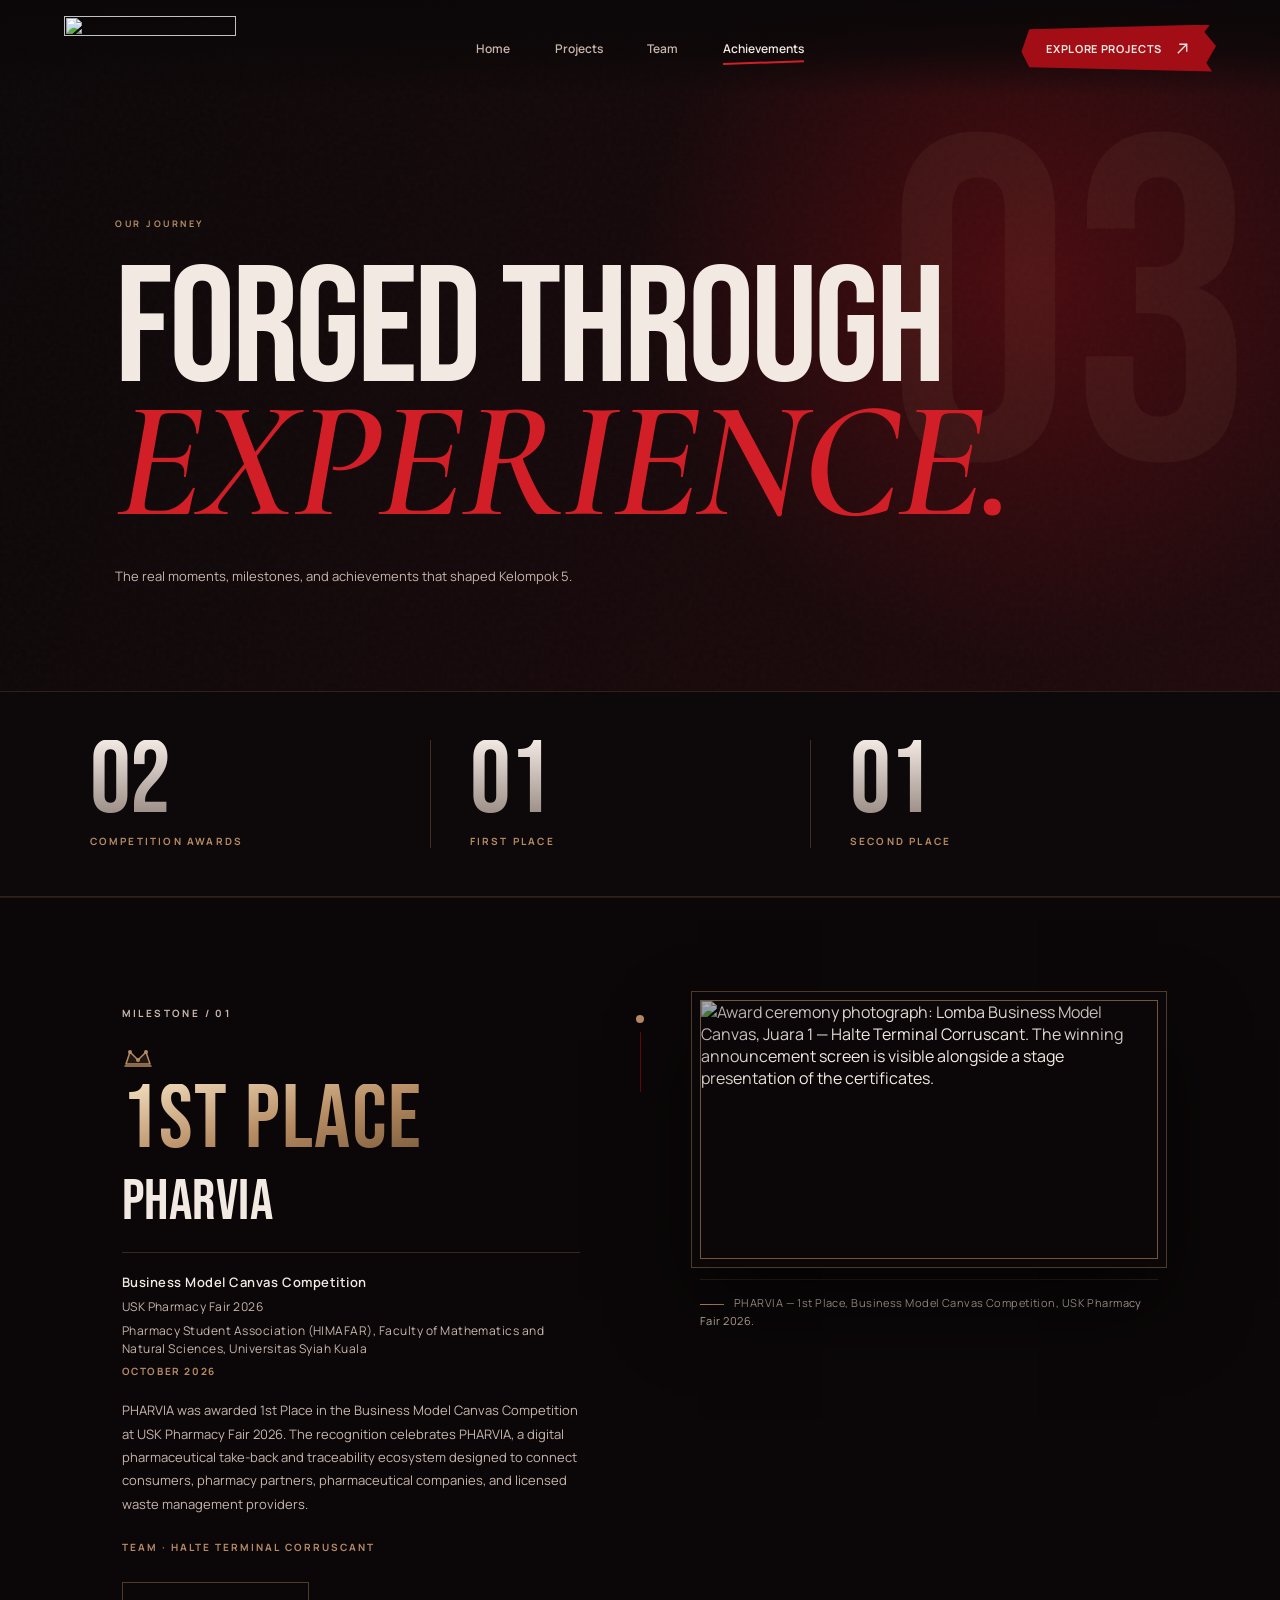
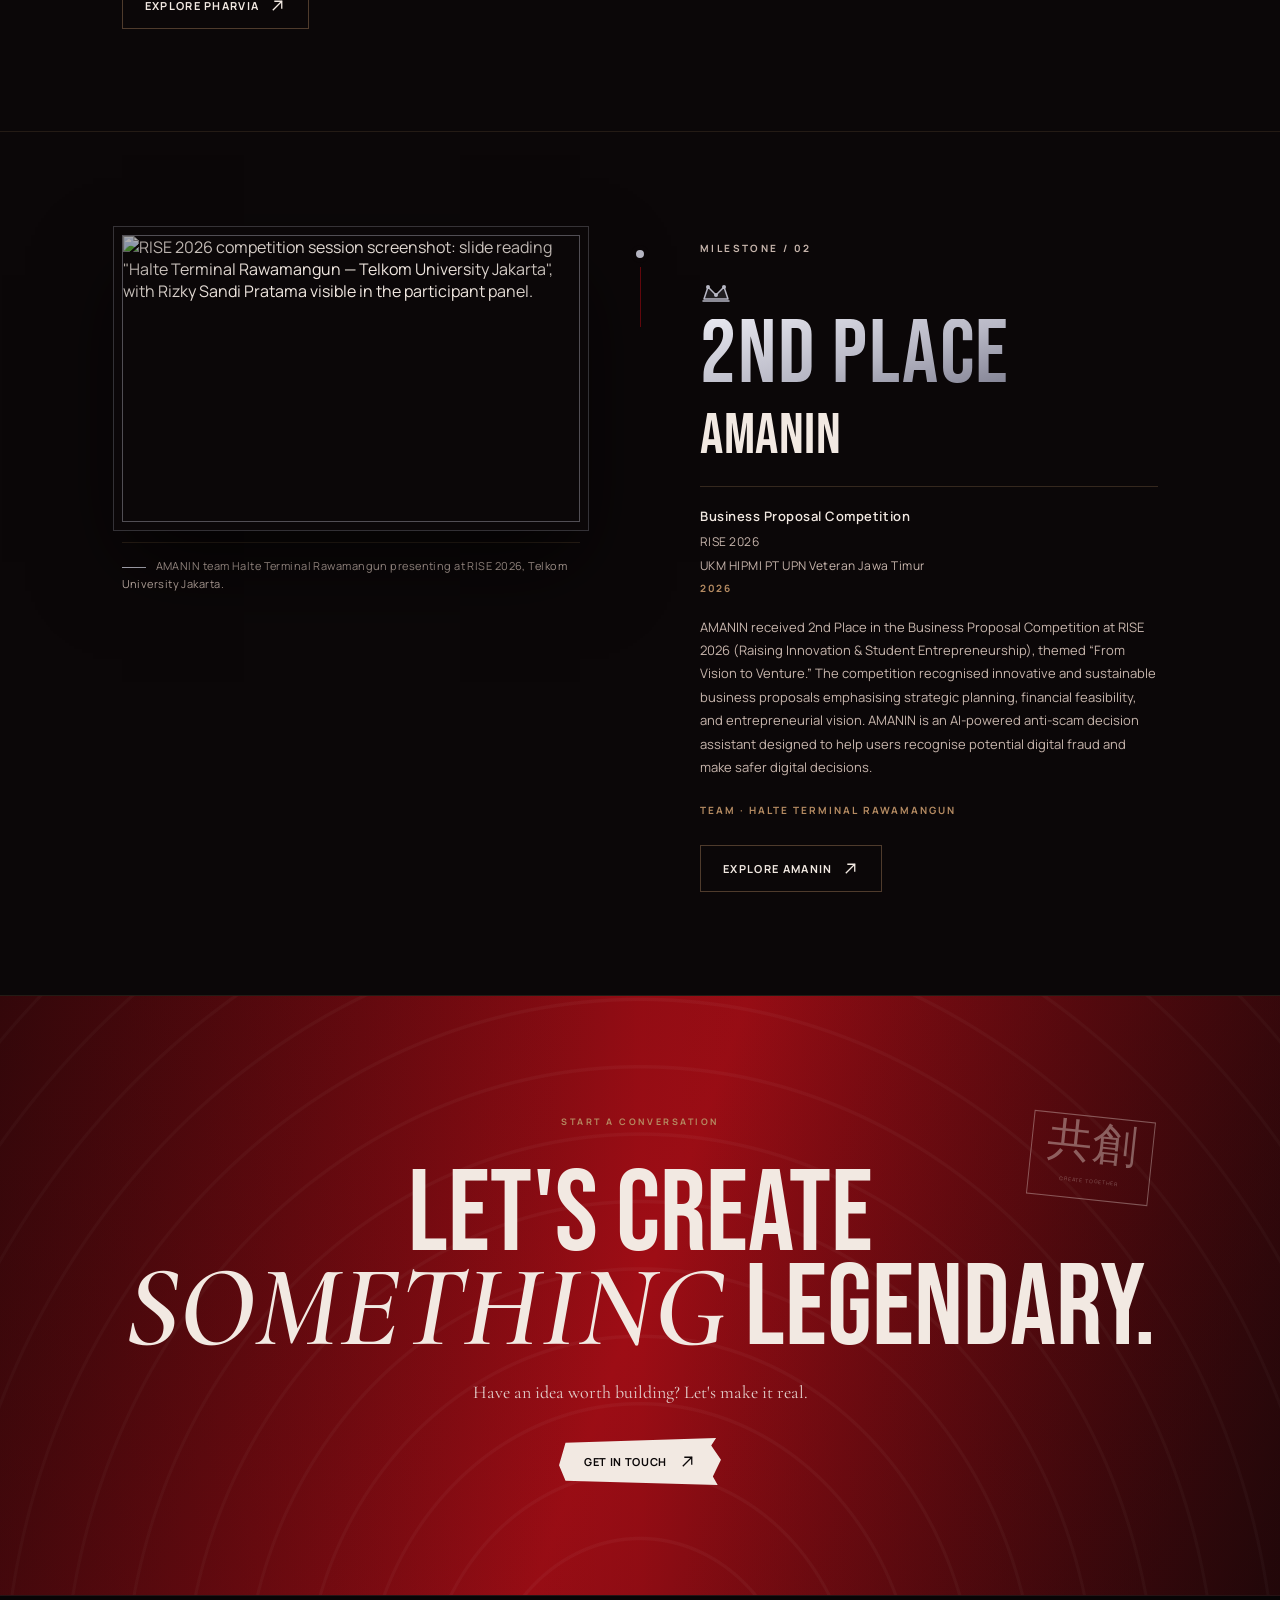
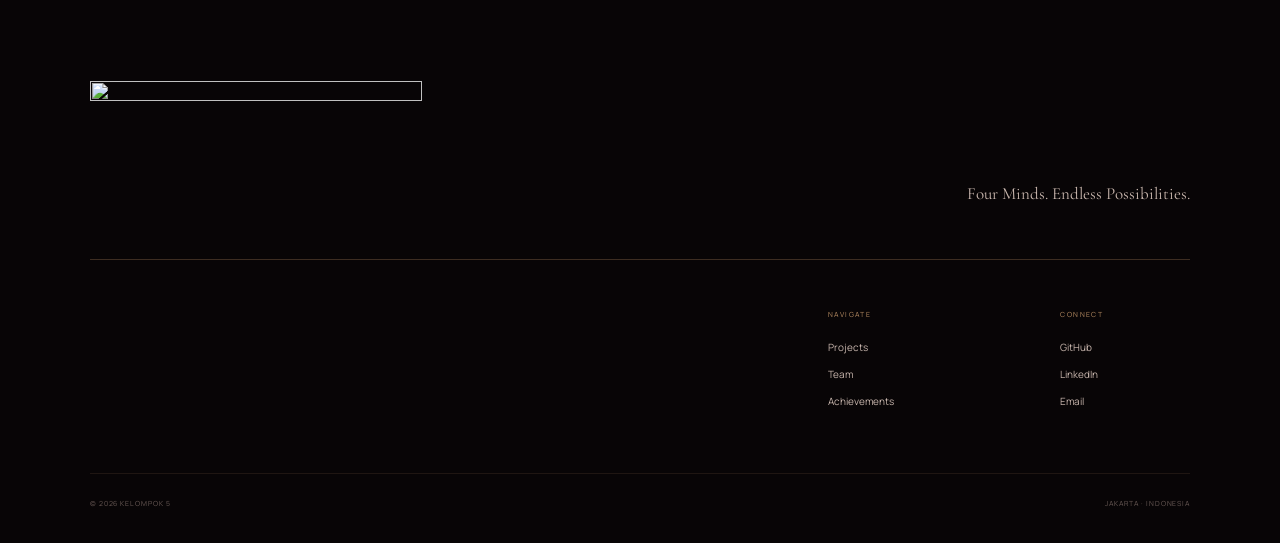
==== commit c49b7269: "feat: add AMANIN photo and Achievements nav link" ====
--- a/achievements.html
+++ b/achievements.html
@@ -157,14 +157,15 @@
             <span class="ach-spine__line"></span>
           </div>
           <figure class="ach-entry__photo">
-            <!-- TODO: swap for /assets/projects/amanin/amanin-rise-presentation.png once the photo is added to the repo -->
-            <div class="ach-fallback">
-              <svg viewBox="0 0 32 32" fill="none" aria-hidden="true">
-                <rect x="3" y="6" width="26" height="20" rx="2" stroke="#b58b62" stroke-width="1.5" />
-                <circle cx="11" cy="14" r="2.5" stroke="#b58b62" stroke-width="1.5" />
-                <path d="m4 24 8-7 5 4 4-3 7 6" stroke="#b58b62" stroke-width="1.5" stroke-linejoin="round" />
-              </svg>
-              <p>Presentation photo coming soon.</p>
+            <div class="ach-frame reveal ach-mask">
+              <img
+                width="1440"
+                height="900"
+                alt="RISE 2026 competition session screenshot: slide reading &quot;Halte Terminal Rawamangun — Telkom University Jakarta&quot;, with Rizky Sandi Pratama visible in the participant panel."
+                loading="lazy"
+                decoding="async"
+                src="/assets/projects/amanin/amanin-rise-presentation.png"
+              />
             </div>
             <figcaption>AMANIN team Halte Terminal Rawamangun presenting at RISE 2026, Telkom University Jakarta.</figcaption>
           </figure>
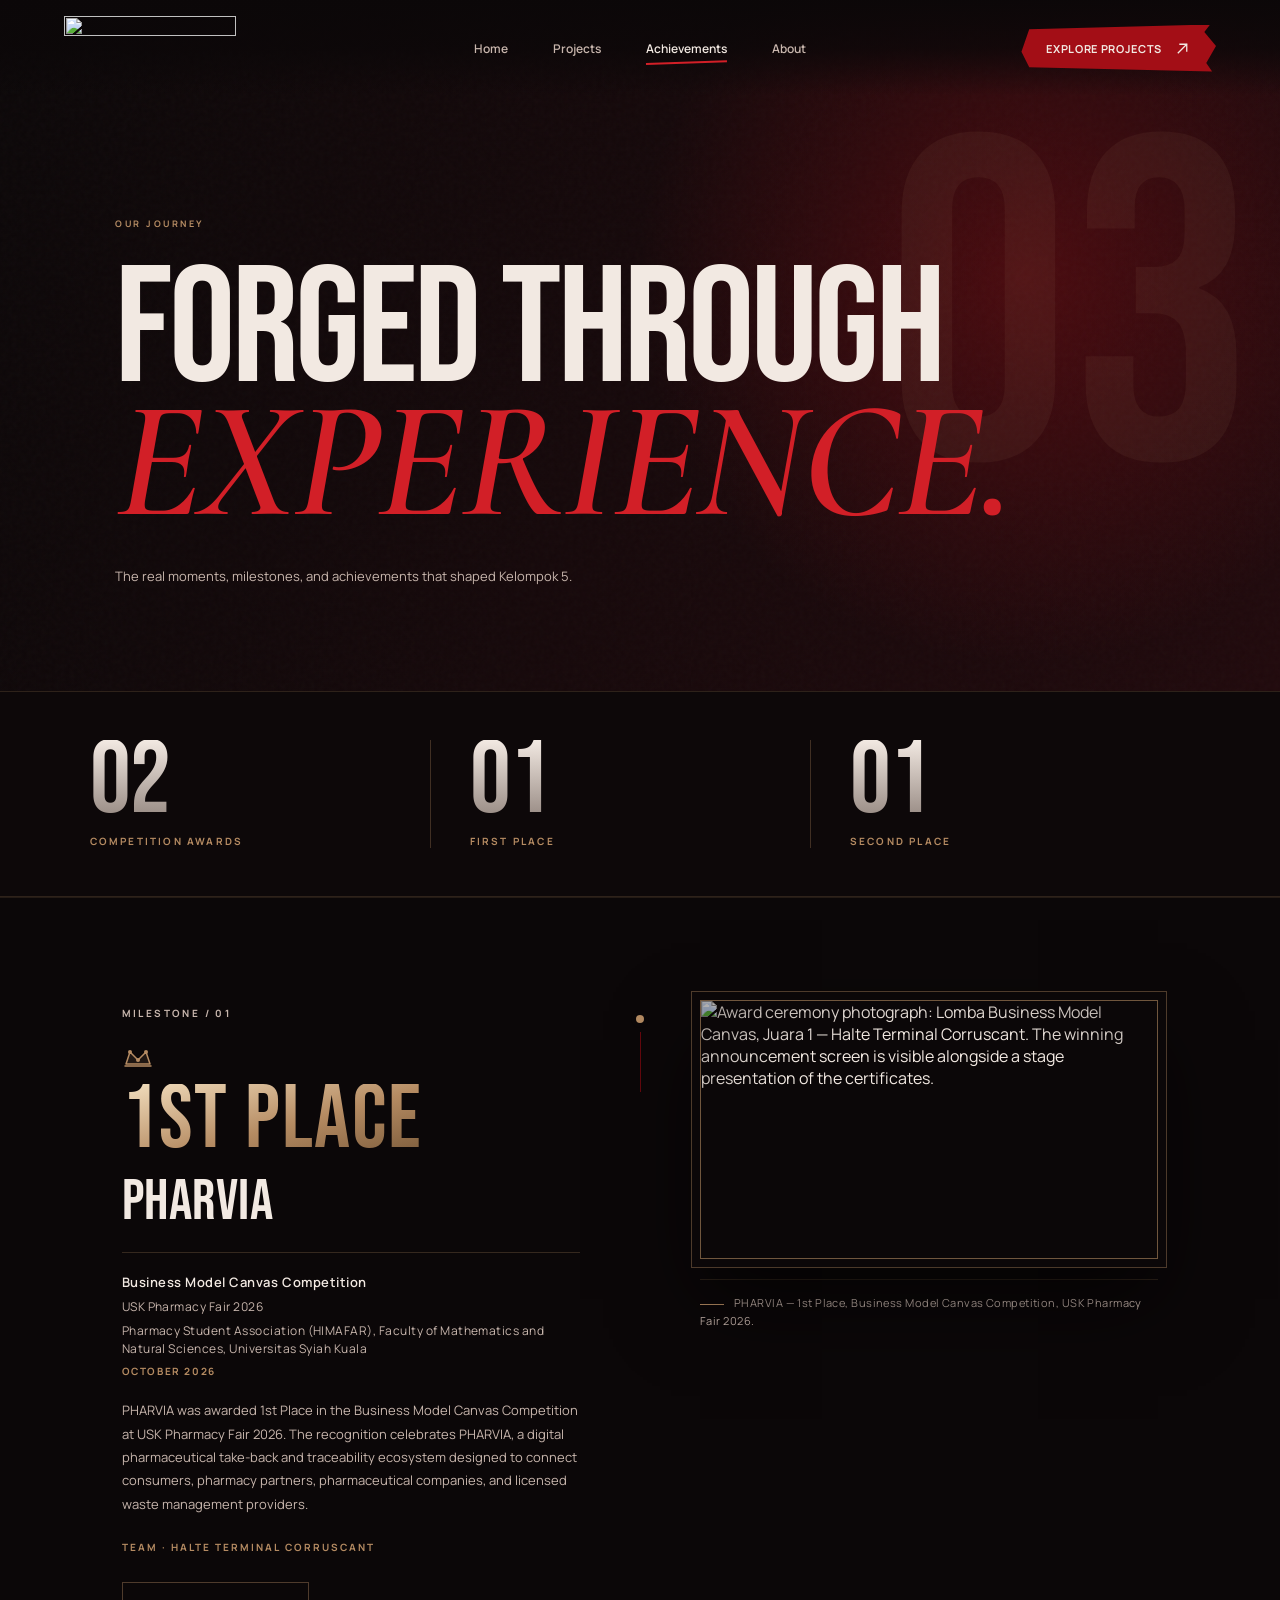
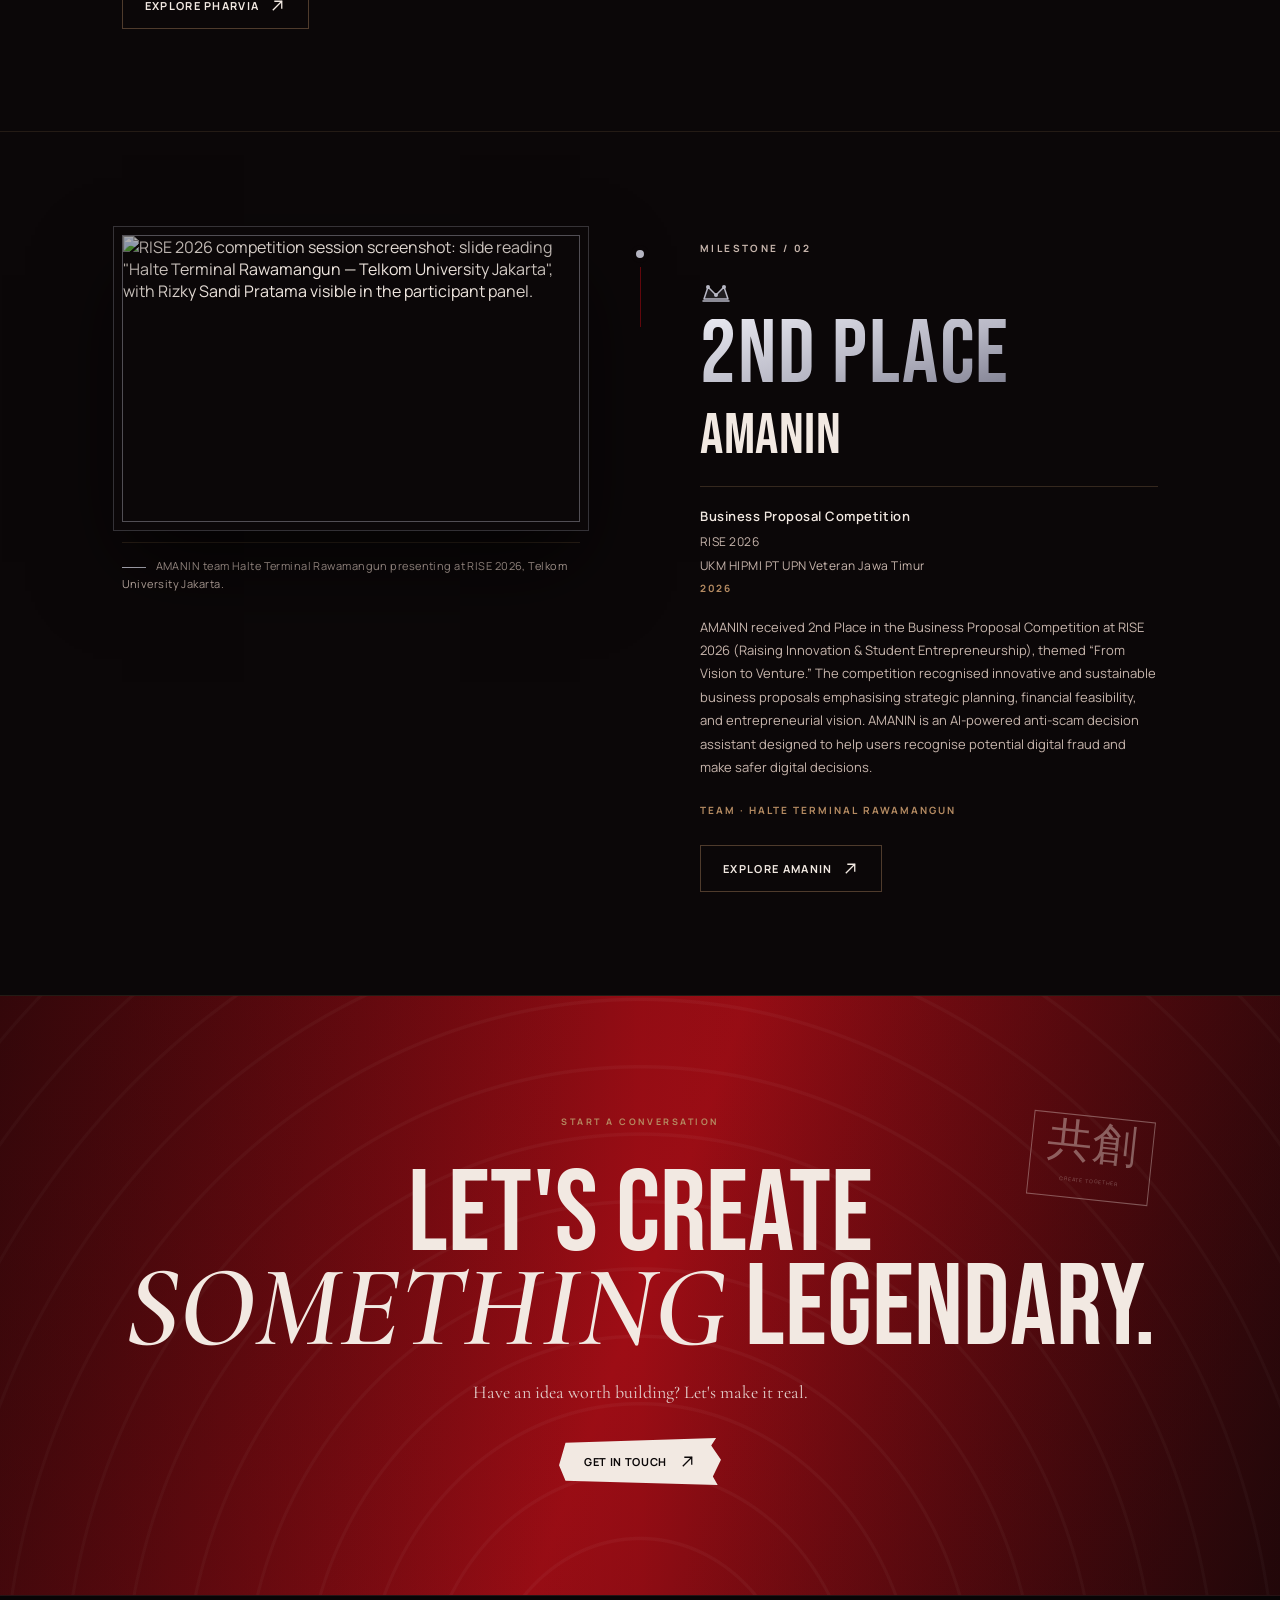
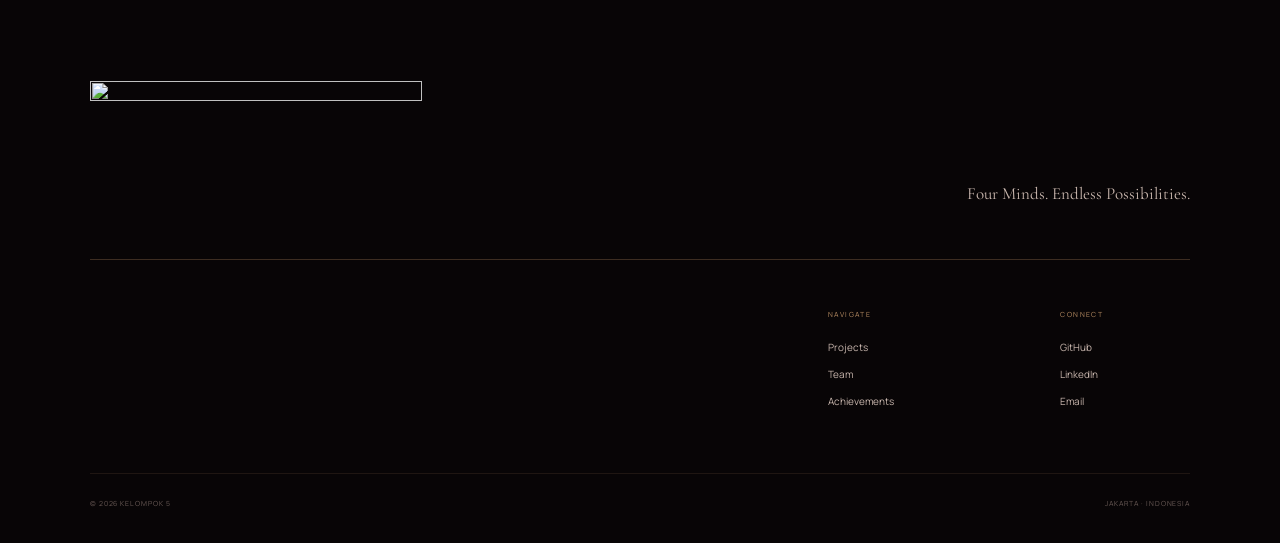
==== commit 5e347f12: "Membuat Fitur About" ====
--- a/achievements.html
+++ b/achievements.html
@@ -33,8 +33,8 @@
         <nav class="nav" id="siteNav" aria-label="Primary navigation">
           <a href="/#top">Home</a>
           <a href="/projects.html">Projects</a>
-          <a href="/#minds-preview">Team</a>
-          <a class="active" href="/achievements.html">Achievements</a>
+          <a class="active" href="#top">Achievements</a>
+          <a href="/about.html">About</a>
         </nav>
         <a class="brush-button header-cta" href="/projects.html">
           Explore projects
